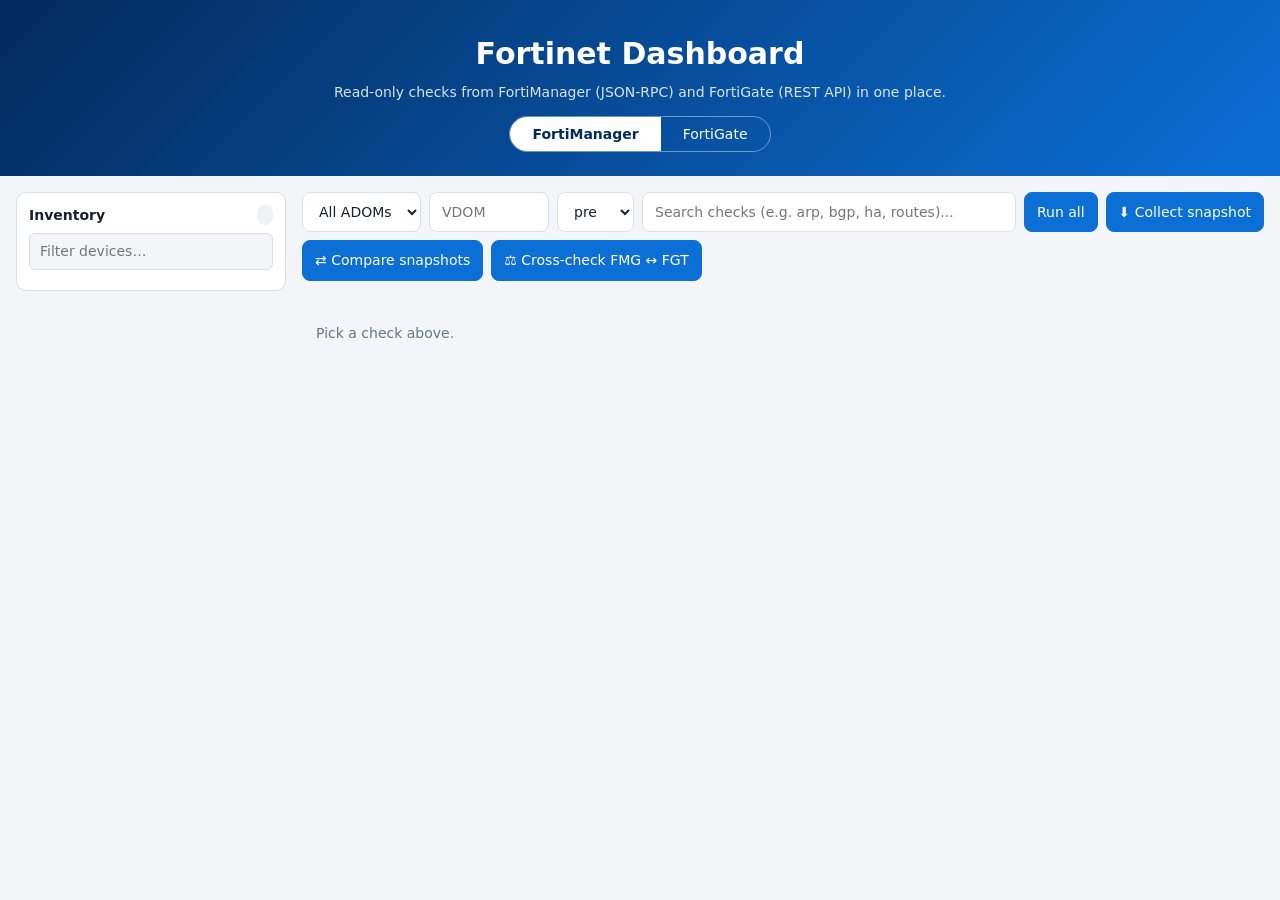
==== static/index.html @ 6cefc813 "new project" ====
<!doctype html>
<html lang="en">
<head>
<meta charset="utf-8">
<meta name="viewport" content="width=device-width, initial-scale=1">
<title>Fortinet Dashboard</title>
<style>
  :root { --bg:#f3f5f8; --card:#fff; --fg:#17202b; --mut:#667587; --bd:#d9dfe7; --ac:#0b6fd6; --ok:#1a7f37; --bad:#c62828; --warn:#b26a00; --row:#f7f9fb; --code:#eef2f6; }
  @media (prefers-color-scheme: dark) { :root { --bg:#1a1a1a; --card:#262626; --fg:#e8eaed; --mut:#98a2ae; --bd:#3a3a3a; --ac:#4aa3ff; --ok:#3fb950; --bad:#ff6b6b; --warn:#e3a008; --row:#2b2b2b; --code:#1f1f1f; } }
  * { box-sizing:border-box; }
  body { margin:0; background:var(--bg); color:var(--fg); font:14px/1.45 system-ui,Segoe UI,sans-serif; }
  .hero { background:linear-gradient(135deg,#032a5c,#0b6fd6); color:#fff; text-align:center; padding:32px 16px 24px; }
  .hero h1 { margin:0 0 6px; font-size:30px; }
  .hero p { margin:0 auto 14px; max-width:620px; opacity:.85; }
  .seg { display:inline-flex; border:1px solid rgba(255,255,255,.4); border-radius:999px; overflow:hidden; }
  .seg button { background:transparent; color:#fff; border:0; padding:7px 22px; font:inherit; cursor:pointer; }
  .seg button.on { background:#fff; color:#032a5c; font-weight:600; }
  main { max-width:1280px; margin:auto; padding:16px; }
  .bar { display:flex; gap:8px; flex-wrap:wrap; margin-bottom:12px; }
  .bar > * { padding:9px 12px; border:1px solid var(--bd); border-radius:8px; background:var(--card); color:var(--fg); font:inherit; }
  .bar input.search { flex:1; min-width:200px; }
  .bar input.small { width:120px; }
  .bar button { cursor:pointer; background:var(--ac); color:#fff; border-color:var(--ac); }
  .chips { display:flex; flex-wrap:wrap; gap:8px; margin-bottom:16px; }
  .chip { background:var(--card); color:var(--fg); border:1px solid var(--bd); border-radius:8px; padding:8px 14px; cursor:pointer; font:inherit; }
  .chip:hover { border-color:var(--ac); } .chip.on { background:var(--ac); color:#fff; border-color:var(--ac); }
  .chip small { display:block; color:inherit; opacity:.65; font-size:11px; }
  .card { background:var(--card); border:1px solid var(--bd); border-radius:10px; margin-bottom:14px; overflow:hidden; }
  .card > header { display:flex; gap:10px; align-items:center; flex-wrap:wrap; padding:10px 14px; border-bottom:1px solid var(--bd); }
  .card h3 { margin:0; font-size:15px; } .grow { flex:1; }
  .badge { font-size:11px; padding:2px 8px; border-radius:999px; background:var(--code); color:var(--mut); }
  .badge.ok { color:var(--ok); } .badge.bad { color:var(--bad); }
  .tabs button, .tool { background:transparent; color:var(--mut); border:1px solid var(--bd); border-radius:6px; padding:3px 10px; cursor:pointer; font:inherit; font-size:12px; }
  .tabs button.on { background:var(--ac); color:#fff; border-color:var(--ac); }
  .filter { padding:4px 8px; border:1px solid var(--bd); border-radius:6px; background:var(--bg); color:var(--fg); font:inherit; font-size:12px; width:150px; }
  .body { padding:0; }
  .scroll { overflow:auto; max-height:65vh; }
  table { border-collapse:collapse; width:100%; font-size:12.5px; }
  th { position:sticky; top:0; background:var(--code); text-align:left; padding:7px 10px; white-space:nowrap; font-weight:600; border-bottom:1px solid var(--bd); }
  td { padding:6px 10px; border-bottom:1px solid var(--bd); vertical-align:top; max-width:340px; overflow-wrap:anywhere; }
  tr:nth-child(even) td { background:var(--row); }
  td.k { color:var(--mut); width:240px; white-space:nowrap; }
  code { background:var(--code); padding:1px 5px; border-radius:4px; font:11.5px ui-monospace,Consolas,monospace; }
  .good { color:var(--ok); font-weight:600; } .no { color:var(--bad); font-weight:600; } .nul { color:var(--mut); }
  pre { margin:0; padding:12px 14px; font:12px ui-monospace,Consolas,monospace; white-space:pre-wrap; word-break:break-word; }
  .msg { padding:14px; color:var(--mut); } .err { color:var(--bad); }
  .note { color:var(--mut); font-size:12px; padding:6px 14px; }
  .cli { color:var(--mut); font-size:12px; margin:0 0 14px; }
  .verdict { display:flex; align-items:center; gap:14px; flex-wrap:wrap; padding:12px 14px; border-top:1px solid var(--bd); border-left:6px solid var(--mut); }
  .verdict b { font-size:20px; } .verdict span { color:var(--mut); }
  .verdict.pass { border-left-color:var(--ok); } .verdict.pass b { color:var(--ok); }
  .verdict.warn { border-left-color:var(--warn); } .verdict.warn b { color:var(--warn); }
  .verdict.fail { border-left-color:var(--bad); } .verdict.fail b { color:var(--bad); }
  .sub { margin:10px 14px 4px; font-size:13px; }
  .layout { display:grid; grid-template-columns:270px 1fr; gap:16px; align-items:start; }
  @media (max-width:800px) { .layout { grid-template-columns:1fr; } }
  .layout > section { min-width:0; }
  #inv { position:sticky; top:12px; padding:12px; margin:0; }
  #inv h2 { margin:0 0 8px; font-size:14px; display:flex; justify-content:space-between; }
  #inv input { width:100%; padding:7px 10px; border:1px solid var(--bd); border-radius:6px; background:var(--bg); color:var(--fg); font:inherit; margin-bottom:8px; }
  #invlist { max-height:70vh; overflow:auto; }
  .dev { display:block; width:100%; text-align:left; background:transparent; color:var(--fg); border:1px solid transparent; border-radius:6px; padding:6px 8px; cursor:pointer; font:inherit; }
  .dev:hover { border-color:var(--bd); } .dev.on { background:var(--ac); color:#fff; }
  .dev small { display:block; opacity:.7; font-size:11px; }
  .dot { display:inline-block; width:8px; height:8px; border-radius:50%; margin-right:6px; background:var(--mut); }
  .dot.up { background:var(--ok); } .dot.down { background:var(--bad); }
</style>
</head>
<body>
<div class="hero">
  <h1>Fortinet Dashboard</h1>
  <p>Read-only checks from FortiManager (JSON-RPC) and FortiGate (REST API) in one place.</p>
  <div class="seg"><button id="tFmg" class="on">FortiManager</button><button id="tFgt">FortiGate</button></div>
</div>
<main><div class="layout">
<aside id="inv" class="card">
  <h2><span>Inventory</span><span id="invn" class="badge"></span></h2>
  <input id="iq" placeholder="Filter devices…">
  <div id="invlist"></div>
</aside>
<section>
  <div class="bar">
    <select id="dev" hidden></select>
    <select id="adom" title="ADOM"><option value="*">All ADOMs</option></select>
    <select id="fdev" title="Managed device" hidden><option value="">All devices</option></select>
    <input id="vdom" class="small" placeholder="VDOM" title="VDOM (optional)">
    <select id="label" title="Label saved with the snapshot"><option value="pre">pre</option><option value="post">post</option></select>
    <input id="q" class="search" placeholder="Search checks (e.g. arp, bgp, ha, routes)...">
    <button id="all">Run all</button>
    <button id="collect" title="Run every check and download one JSON file">⬇ Collect snapshot</button>
    <button id="compare" title="Compare two snapshots, with pass/warn/fail verdicts">⇄ Compare snapshots</button>
    <button id="xcheck" title="Compare what FortiManager recorded with what each FortiGate reports live">⚖ Cross-check FMG ↔ FGT</button>
  </div>
  <div id="chips" class="chips"></div>
  <div id="cli" class="cli"></div>
  <div id="status" class="cli"></div>
  <div id="out"><div class="msg" data-idle>Pick a check above.</div></div>
</section>
</div></main>
<script>
const $ = id => document.getElementById(id);
const esc = s => String(s).replace(/[&<>"]/g, c => ({'&':'&amp;','<':'&lt;','>':'&gt;','"':'&quot;'}[c]));
const ls = { get: k => { try { return localStorage.getItem(k); } catch (e) { return null; } },
             set: (k, v) => { try { localStorage.setItem(k, v); } catch (e) { /* storage blocked: fine */ } } };
let cat, mode = ls.get('mode') === 'fgt' ? 'fgt' : 'fmg', active = null, seq = 0;
const GOOD = /^(up|connected|established|alive|enable|enabled|ok|in sync|synchronized|true|running|valid)$/i;
const BAD = /^(down|disconnected|failed|disable|disabled|idle|out of sync|error|false|expired|unknown)$/i;

async function call(url) {
  const r = await fetch(url), j = await r.json().catch(() => ({}));
  if (!r.ok) throw new Error(j.detail || r.statusText);
  return j;
}
const urlFor = (c, adom, device) => mode === 'fmg'
  ? `/api/fmg/${c}?adom=${encodeURIComponent(adom || 'root')}` + (device ? `&device=${encodeURIComponent(device)}` : '')
  : `/api/fgt/${encodeURIComponent($('dev').value)}/${c}` + ($('vdom').value ? '?vdom=' + encodeURIComponent($('vdom').value) : '');

// ---- formatting -----------------------------------------------------------
function cell(v) {
  if (v === null || v === undefined || v === '') return '<span class="nul">–</span>';
  if (typeof v === 'boolean') return `<span class="${v ? 'good' : 'no'}">${v}</span>`;
  if (typeof v === 'string' || typeof v === 'number') {
    const s = String(v);
    return GOOD.test(s) ? `<span class="good">${esc(s)}</span>` : BAD.test(s) ? `<span class="no">${esc(s)}</span>` : esc(s);
  }
  if (Array.isArray(v) && v.every(x => x === null || typeof x !== 'object')) return esc(v.join(', ')) || '<span class="nul">–</span>';
  const j = JSON.stringify(v);
  return `<code title="${esc(j)}">${esc(j.length > 90 ? j.slice(0, 90) + '…' : j)}</code>`;
}
function table(rows) {
  const cols = [];
  rows.slice(0, 300).forEach(r => Object.keys(r).forEach(k => cols.includes(k) || cols.push(k)));
  const used = cols.filter(c => rows.some(r => r[c] !== null && r[c] !== undefined && r[c] !== ''));
  const head = used.map(c => `<th>${esc(c)}</th>`).join('');
  const body = rows.slice(0, 500).map(r =>
    `<tr data-s="${esc(JSON.stringify(r).toLowerCase())}">${used.map(c => `<td>${cell(r[c])}</td>`).join('')}</tr>`).join('');
  return `<div class="scroll"><table><thead><tr>${head}</tr></thead><tbody>${body}</tbody></table></div>` +
    (rows.length > 500 ? `<div class="note">Showing 500 of ${rows.length} rows – use JSON tab / Download for all.</div>` : '');
}
function kv(o) {
  const body = Object.entries(o).map(([k, v]) => `<tr data-s="${esc((k + JSON.stringify(v)).toLowerCase())}"><td class="k">${esc(k)}</td><td>${cell(v)}</td></tr>`).join('');
  return `<div class="scroll"><table><tbody>${body}</tbody></table></div>`;
}
// Unwrap FortiOS envelope {results, http_status, vdom, version, serial,...} and FMG data
function unwrap(d) {
  const meta = [];
  if (d && typeof d === 'object' && !Array.isArray(d) && 'results' in d) {
    ['version', 'serial', 'vdom', 'build'].forEach(k => d[k] != null && meta.push(`${k}: ${d[k]}`));
    d = d.results;
  }
  return [d, meta];
}
function view(d) {
  if (Array.isArray(d) && d.length && d.every(x => x && typeof x === 'object' && !Array.isArray(x))) return table(d);
  if (d && typeof d === 'object' && !Array.isArray(d)) {
    const vals = Object.values(d);
    // one-level map of objects (e.g. {"port1": {...}}) -> table with the key as first column
    if (vals.length > 1 && vals.every(x => x && typeof x === 'object' && !Array.isArray(x)))
      return table(Object.entries(d).map(([k, v]) => ({ name: k, ...v })));
    return Object.keys(d).length ? kv(d) : '<div class="msg">Empty result.</div>';
  }
  if (Array.isArray(d) && !d.length) return '<div class="msg">Empty result (nothing to show).</div>';
  return `<pre>${esc(JSON.stringify(d, null, 2))}</pre>`;
}

// ---- cards ----------------------------------------------------------------
const store = {};
function card(name, desc, state) {
  const id = 'c' + (++seq);
  let head = `<header><h3>${esc(name)}</h3><span class="badge">${esc(desc)}</span><span class="grow"></span>`, body;
  if (state.error) {
    head += `<span class="badge bad">failed · ${state.ms} ms</span></header>`;
    body = `<div class="msg err">${esc(state.error)}</div>`;
  } else {
    const [d, meta] = unwrap(state.data);
    store[id] = state.data;
    const n = Array.isArray(d) ? ` · ${d.length} rows` : '';
    head += meta.map(m => `<span class="badge">${esc(m)}</span>`).join('') +
      `<span class="badge ok">ok · ${state.ms} ms${n}</span>` +
      `<input class="filter" placeholder="filter rows…" data-f="${id}">` +
      `<span class="tabs"><button class="on" data-t="${id}:t">Table</button> <button data-t="${id}:j">JSON</button></span>` +
      `<button class="tool" data-c="${id}">Copy</button><button class="tool" data-d="${id}:${esc(name)}">Download</button></header>`;
    body = `<div data-p="${id}:t">${view(d)}</div><div data-p="${id}:j" hidden><div class="scroll"><pre>${esc(JSON.stringify(state.data, null, 2))}</pre></div></div>`;
  }
  return `<div class="card" id="${id}">${head}<div class="body">${body}</div></div>`;
}
let adoms = [];
async function runSingle(c, adom, device) {
  const t = performance.now();
  try { var st = { data: await call(urlFor(c, adom, device)) }; } catch (e) { st = { error: e.message }; }
  st.ms = Math.round(performance.now() - t);
  const title = mode === 'fgt' ? `${$('dev').value} · ${c}` : device ? `${device} · ${c}` : adom ? `${c} · ${adom}` : c;
  return card(title, cat[mode][c], st);
}
// checks usable right now: device-only checks need a device picked
const available = () => Object.entries(cat[mode]).filter(([k]) => mode !== 'fmg' || $('fdev').value || !cat.fmg_device_scoped.includes(k));
async function runOne(c) {
  if (mode !== 'fmg' || !cat.fmg_adom_scoped.includes(c)) return runSingle(c);
  const dv = $('fdev').value;
  if (dv) { const [a, n] = dv.split('|'); return runSingle(c, a, n); }
  const sel = $('adom').value;
  if (sel !== '*') return runSingle(c, sel);
  if (!adoms.length) await loadAdoms();
  return (await Promise.all(adoms.map(a => runSingle(c, a)))).join('');
}
async function loadAdoms() {
  try {
    const d = await call('/api/fmg/adoms');
    adoms = d.map(a => a.name).filter(Boolean).sort();
  } catch (e) {
    adoms = ['root'];
    if (mode === 'fmg') $('status').innerHTML = `<span class="err">Could not fetch ADOMs (${esc(e.message)}); using root.</span>`;
  }
  $('adom').innerHTML = '<option value="*">All ADOMs</option>' + adoms.map(a => `<option>${esc(a)}</option>`).join('');
  const sa = ls.get('adom'); if (sa && (sa === '*' || adoms.includes(sa))) $('adom').value = sa;
  updateCli();
}
async function loadDevices() {
  const res = await Promise.all(adoms.map(a => call(`/api/fmg/inventory?adom=${encodeURIComponent(a)}`)
    .then(d => (Array.isArray(d) ? d : [d]).filter(Boolean).map(x => ({ adom: a, name: x.name, ip: x.ip, ver: x.os_ver ? `${x.os_ver}.${x.mr ?? 0}.${x.patch ?? 0}` : '', up: x.conn_status === 1 || x.conn_status === 'up', conn: x.conn_status })), () => [])));
  invFmg = res.flat().filter(x => x.name);
  $('fdev').innerHTML = '<option value="">All devices</option>' + invFmg
    .map(x => `<option value="${esc(x.adom)}|${esc(x.name)}">${esc(x.name)} (${esc(x.adom)})</option>`).join('');
  paintInv();
}
// ---- inventory sidebar (both tabs) ----
let invFmg = [], hl = null;  // hl = /api/health result
function paintInv() {
  const q = $('iq').value.toLowerCase();
  let items;
  if (mode === 'fmg') {
    const f = cat.fmg_server;
    items = [{ v: '', t: 'All devices', s: `${invFmg.length} managed${f ? ` by ${f.name} (${f.host})` : ' — no FortiManager in devices.json'}`, cls: '' }, ...invFmg.map(x => ({
      v: `${x.adom}|${x.name}`, t: x.name, s: [x.ip, x.ver, x.adom].filter(Boolean).join(' · '),
      cls: x.conn == null ? '' : x.up ? 'up' : 'down' }))];
  } else {
    items = cat.devices.map(n => { const h = hl?.fgt[n]; return { v: n, t: n, s: cat.device_hosts[n], cls: h ? (h.ok ? 'up' : 'down') : '', e: h?.error }; });
  }
  const sel = mode === 'fmg' ? $('fdev').value : $('dev').value;
  $('invn').textContent = mode === 'fmg' ? invFmg.length : cat.devices.length;
  const head = mode === 'fmg' && cat.fmg_server
    ? `<div class="dev" style="cursor:default;border-color:var(--bd);margin-bottom:6px"><span class="dot ${hl ? (hl.fmg.ok ? 'up' : 'down') : ''}" title="${esc(hl?.fmg.error || '')}"></span><b>${esc(cat.fmg_server.name)}</b><small>FortiManager · ${esc(cat.fmg_server.host)}${cat.fmg_configured ? '' : ' · token not set'}</small></div>` : '';
  $('invlist').innerHTML = head + items.filter(i => (i.t + i.s).toLowerCase().includes(q)).map(i =>
    `<button class="dev ${i.v === sel ? 'on' : ''}" data-dev="${esc(i.v)}" title="${esc(i.e || '')}"><span class="dot ${i.cls}"></span>${esc(i.t)}<small>${esc(i.s || '')}</small></button>`).join('')
    || '<div class="msg">No devices.</div>';
}
function pickDevice(v) {
  const s = mode === 'fmg' ? $('fdev') : $('dev');
  if (mode === 'fgt') ls.set('fgt_dev', v);
  s.value = v; s.onchange && s.onchange(); paintInv();
  const ok = active && available().some(([k]) => k === active);
  runCheck(ok ? active : mode === 'fgt' ? 'system_status' : v ? 'device_detail' : 'inventory');
}
$('iq').oninput = paintInv;
async function runCheck(c) {
  active = c; paintChips();
  $('out').innerHTML = '<div class="msg">Running…</div>';
  $('out').innerHTML = await runOne(c);
}
$('all').onclick = async () => {
  $('out').innerHTML = '<div class="msg">Running all checks…</div>';
  $('out').innerHTML = (await Promise.all(available().map(([k]) => runOne(k)))).join('');
};

// ---- snapshot: run every available check, download one JSON ----
function save(name, obj) {
  const a = document.createElement('a');
  a.href = URL.createObjectURL(new Blob([JSON.stringify(obj, null, 2)], { type: 'application/json' }));
  a.download = name.replace(/[^\w.-]+/g, '_') + '.json'; a.click();
}
$('collect').onclick = async () => {
  const btn = $('collect'), dv = $('fdev').value, sel = $('adom').value;
  btn.disabled = true; btn.textContent = 'Collecting…';
  if (mode === 'fmg' && !dv && sel === '*' && !adoms.length) await loadAdoms();
  const get = async (c, a, d) => { try { return { data: await call(urlFor(c, a, d)) }; } catch (e) { return { error: e.message }; } };
  const checks = {};
  await Promise.all(available().map(async ([c]) => {
    if (mode !== 'fmg' || !cat.fmg_adom_scoped.includes(c)) checks[c] = await get(c);
    else if (dv) checks[c] = await get(c, ...dv.split('|'));
    else if (sel !== '*') checks[c] = await get(c, sel);
    else checks[c] = Object.fromEntries(await Promise.all(adoms.map(async a => [a, await get(c, a)])));
  }));
  const target = mode === 'fgt' ? $('dev').value : dv ? dv.split('|')[1] : sel === '*' ? 'all-adoms' : sel;
  const vdom = $('vdom').value;
  const snap = { source: mode === 'fmg' ? 'fortimanager' : 'fortigate', target, ...(mode === 'fgt' && vdom ? { vdom } : {}),
    collected_at: new Date().toISOString(), label: $('label').value.trim(), checks };
  const flat = Object.values(checks).flatMap(v => 'data' in v || 'error' in v ? [v] : Object.values(v));
  const failed = flat.filter(v => v.error).length;
  save(`${snap.source}_${target}_${snap.collected_at.replace(/[:.]/g, '-')}`, snap);
  let stored = 'saved on the server';
  try {
    const r = await fetch('/api/snapshots', { method: 'POST', headers: { 'Content-Type': 'application/json' }, body: J({ label: snap.label, snapshot: snap }) });
    if (!r.ok) throw new Error(r.statusText);
  } catch (e) { stored = `<span class="err">NOT saved on the server (${esc(e.message)})</span>`; }
  $('out').innerHTML = `<div class="msg">Collected ${flat.length - failed} of ${flat.length} results from <b>${esc(target)}</b>${snap.label ? ` (label <b>${esc(snap.label)}</b>)` : ''}${failed ? ` — <span class="err">${failed} failed (errors are inside the file)</span>` : ''}. File downloaded and ${stored}.</div>`;
  btn.disabled = false; btn.textContent = '⬇ Collect snapshot';
};

// ---- compare two snapshots: diff + pass/warn/fail verdicts (all client-side) ----
const VOLATILE = /(uptime|_time$|^time|timestamp|bytes|packets|^rx_|^tx_|cpu|mem|session|^age$|last_|rate|lifetime|expire|historical|^revision$)/i;
const ID_KEYS = ['name', 'ifname', 'interface', 'id', 'oid', 'ip', 'neighbor_ip', 'sn', 'serial', 'vdom', 'tunnel', 'ip_mask'];
const isObj = v => v && typeof v === 'object' && !Array.isArray(v);
const J = JSON.stringify;
// index an array of objects by the first field that is present and unique; else match whole objects
function indexBy(arr) {
  for (const k of ID_KEYS) {
    if (!arr.every(o => o[k] != null && typeof o[k] !== 'object')) continue;
    const ks = arr.map(o => String(o[k]));
    if (new Set(ks).size === ks.length) return Object.fromEntries(arr.map(o => [String(o[k]), o]));
  }
  return Object.fromEntries(arr.map(o => [J(o), o]));
}
function diff(a, b, path, out, skip) {
  if (isObj(a) && isObj(b)) {
    for (const k of new Set([...Object.keys(a), ...Object.keys(b)])) {
      if (skip && VOLATILE.test(k)) continue;
      const p = path ? `${path}.${k}` : k;
      if (!(k in a)) out.push({ path: p, type: 'added', after: b[k] });
      else if (!(k in b)) out.push({ path: p, type: 'removed', before: a[k] });
      else diff(a[k], b[k], p, out, skip);
    }
  } else if (Array.isArray(a) && Array.isArray(b)) {
    if (a.every(isObj) && b.every(isObj)) {
      const ia = indexBy(a), ib = indexBy(b);
      for (const k of new Set([...Object.keys(ia), ...Object.keys(ib)])) {
        const p = `${path}[${k.length > 60 ? k.slice(0, 60) + '…' : k}]`;
        if (!(k in ia)) out.push({ path: p, type: 'added', after: ib[k] });
        else if (!(k in ib)) out.push({ path: p, type: 'removed', before: ia[k] });
        else diff(ia[k], ib[k], p, out, skip);
      }
    } else if (J(a) !== J(b)) {
      const sa = new Set(a.map(J)), sb = new Set(b.map(J));
      b.filter(x => !sa.has(J(x))).forEach(x => out.push({ path, type: 'added', after: x }));
      a.filter(x => !sb.has(J(x))).forEach(x => out.push({ path, type: 'removed', before: x }));
    }
  } else if (J(a) !== J(b)) out.push({ path, type: 'changed', before: a, after: b });
}

// --- verdict rules ---
const RANK = { fail: 3, warn: 2, info: 1, pass: 0 };
const unwrapData = d => (isObj(d) && 'results' in d) ? d.results : d;
const asArr = x => Array.isArray(x) ? x : isObj(x) ? Object.values(x) : [];
// one check from a snapshot -> {data, raw} | {error} | {missing}; FMG ADOM-keyed checks are merged
function chk(snap, name) {
  const c = snap.checks?.[name];
  if (!c) return { missing: true };
  if ('data' in c) return { data: unwrapData(c.data), raw: c.data };
  if ('error' in c) return { error: c.error };
  const parts = Object.values(c), errs = parts.filter(p => p.error);
  const data = parts.filter(p => 'data' in p).flatMap(p => asArr(unwrapData(p.data)));
  return data.length || !errs.length ? { data, raw: data } : { error: errs[0].error };
}
const up = v => v === 1 || /^up$/i.test(v);
const insync = v => v === 1 || /^insync$/i.test(v);
const modified = v => v === 2 || /^modified$/i.test(v);
const pct = (a, b) => a ? (a - b) / a * 100 : 0;
const RULES = [
  { title: 'System status', check: 'system_status', fn: (a, b, ra, rb) => {
    if (ra?.serial !== rb?.serial) return { bad: [{ level: 'fail', msg: `serial changed ${ra?.serial} → ${rb?.serial}` }] };
    return ra?.version !== rb?.version
      ? { bad: [{ level: 'info', msg: `version ${ra?.version} → ${rb?.version} (build ${ra?.build} → ${rb?.build})` }] }
      : { ok: `version unchanged (${rb?.version})` };
  } },
  { title: 'HA members equal', check: 'ha_peers', fn: (a, b) => {
    const id = x => x.serial_no || x.serial || x.hostname || J(x), A = new Set(asArr(a).map(id)), B = new Set(asArr(b).map(id));
    if (!A.size && !B.size) return { na: 'no HA peers (standalone)' };
    const bad = [...A].filter(x => !B.has(x)).map(x => ({ level: 'fail', scope: x, msg: 'HA member missing after change' }))
      .concat([...B].filter(x => !A.has(x)).map(x => ({ level: 'warn', scope: x, msg: 'new HA member' })));
    return { bad, ok: `${B.size} HA member(s) unchanged` };
  } },
  { title: 'BGP peers up', check: 'bgp', fn: (a, b) => {
    const est = x => /established/i.test(x?.state || ''), B = new Map(asArr(b).map(x => [x.neighbor_ip, x]));
    const was = asArr(a).filter(est);
    if (!was.length) return { na: 'no established BGP peers before' };
    const bad = was.filter(x => !est(B.get(x.neighbor_ip))).map(x => ({ level: 'fail', scope: x.neighbor_ip, msg: `was Established, now ${B.get(x.neighbor_ip)?.state ?? 'missing'}` }));
    return { bad, ok: `${was.length} BGP peer(s) still Established` };
  } },
  { title: 'IPsec tunnels up', check: 'ipsec', fn: (a, b) => {
    const isUp = t => (t.proxyid || []).some(p => /^up$/i.test(p.status)) || /^up$/i.test(t.status || '');
    const B = new Map(asArr(b).map(t => [t.name, t])), was = asArr(a).filter(isUp);
    if (!was.length) return { na: 'no tunnels up before' };
    const bad = was.filter(t => !B.has(t.name) || !isUp(B.get(t.name))).map(t => ({ level: 'fail', scope: t.name, msg: B.has(t.name) ? 'tunnel was up, now down' : 'tunnel missing' }));
    return { bad, ok: `${was.length} tunnel(s) still up` };
  } },
  { title: 'Interfaces', check: 'interfaces', fn: (a, b) => {
    const A = new Map(asArr(a).map(x => [x.name, x])), B = new Map(asArr(b).map(x => [x.name, x])), bad = [];
    for (const [n, x] of A) if (x.link && !B.get(n)?.link) bad.push({ level: 'fail', scope: n, msg: B.has(n) ? 'link was up, now down' : 'interface missing' });
    for (const [n, x] of B) if (!x.link && !A.has(n)) bad.push({ level: 'warn', scope: n, msg: 'new interface, link down' });
    return { bad, ok: `${B.size} interfaces, no new down links` };
  } },
  { title: 'Routing table', check: 'routes', fn: (a, b) => {
    const A = asArr(a), B = asArr(b), d = pct(A.length, B.length), bad = [];
    if (d >= 5) bad.push({ level: 'fail', msg: `route count dropped ${d.toFixed(1)}% (${A.length} → ${B.length})` });
    else if (d >= 2) bad.push({ level: 'warn', msg: `route count dropped ${d.toFixed(1)}% (${A.length} → ${B.length})` });
    const dflt = r => r.some(x => x.ip_mask === '0.0.0.0/0');
    if (dflt(A) && !dflt(B)) bad.push({ level: 'fail', msg: 'default route 0.0.0.0/0 missing after change' });
    return { bad, ok: `routes ${A.length} → ${B.length}, default route ${dflt(B) ? 'present' : 'n/a'}` };
  } },
  { title: 'Resources', check: 'resources', fn: (a, b, ra, rb) => {
    const cur = (r, k) => r?.results?.[k]?.[0]?.current, bad = [];
    if (cur(rb, 'cpu') > 80) bad.push({ level: 'warn', msg: `CPU ${cur(rb, 'cpu')}% (> 80%)` });
    if (cur(rb, 'mem') > 85) bad.push({ level: 'warn', msg: `memory ${cur(rb, 'mem')}% (> 85%)` });
    const sa = cur(ra, 'session'), sb = cur(rb, 'session');
    if (sa > 0 && sb < sa * 0.7) bad.push({ level: 'warn', scope: 'sessions', msg: `sessions ${sa} → ${sb} (< 70% of before)` });
    return { bad, ok: `cpu ${cur(rb, 'cpu')}%, mem ${cur(rb, 'mem')}%, sessions ${sa} → ${sb}` };
  } },
  { title: 'FortiManager device state', check: 'inventory', fn: (a, b) => {
    const key = x => x.sn || x.name, A = new Map(asArr(a).map(x => [key(x), x])), bad = [];
    const ver = x => x ? `${parseInt(x.os_ver)}.${x.mr}.${x.patch}` : '';
    let n = 0;
    for (const x of asArr(b)) {
      n++; const s = x.name || key(x), o = A.get(key(x));
      if (o && up(o.conn_status) && !up(x.conn_status)) bad.push({ level: 'fail', scope: s, msg: 'FMG connection was up, now down' });
      if (!insync(x.conf_status)) bad.push({ level: o && insync(o.conf_status) ? 'fail' : 'warn', scope: s, msg: `FMG config status: ${x.conf_status}` });
      if (modified(x.db_status)) bad.push({ level: 'warn', scope: s, msg: 'FMG device DB modified' });
      if (o && ver(o) !== ver(x)) bad.push({ level: 'info', scope: s, msg: `FMG version ${ver(o)} → ${ver(x)}` });
    }
    return { bad, ok: `${n} FMG device(s) connected and in sync` };
  } },
];
function verdicts(A, B) {
  const out = [];
  for (const r of RULES) {
    const a = chk(A, r.check), b = chk(B, r.check), add = (level, scope, msg) => out.push({ rule: r.title, level, scope: scope || '', msg });
    if (a.missing && b.missing) continue;
    if (a.missing || b.missing) { add('info', '', `skipped: check not in the ${a.missing ? 'before' : 'after'} snapshot`); continue; }
    if (a.error) { add('info', '', `skipped: failed in the before snapshot (${a.error})`); continue; }
    if (b.error) { add('fail', '', `check failed in the after snapshot: ${b.error}`); continue; }
    const res = r.fn(a.data, b.data, a.raw, b.raw);
    if (res.na) add('info', '', res.na);
    else if (!res.bad?.length) add('pass', '', res.ok);
    else res.bad.forEach(f => add(f.level, f.scope, f.msg));
  }
  return out.sort((x, y) => RANK[y.level] - RANK[x.level]);
}
const worst = fs => fs.some(f => f.level === 'fail') ? 'fail' : fs.some(f => f.level === 'warn') ? 'warn' : 'pass';  // info never changes the verdict

// --- exports ---
const csvCell = v => { const s = v === undefined ? '' : typeof v === 'object' ? J(v) : String(v); return /[",\n]/.test(s) ? `"${s.replace(/"/g, '""')}"` : s; };
const toCsv = ch => ['path,change,before,after', ...ch.map(x => [x.path, x.type, x.before, x.after].map(csvCell).join(','))].join('\n');
function reportHtml(r) {
  const td = v => `<td>${esc(v === undefined ? '' : typeof v === 'object' ? J(v) : v)}</td>`;
  const name = s => `${s.source}/${s.target} @ ${s.collected_at}${s.label ? ' [' + s.label + ']' : ''}`;
  return `<!doctype html><meta charset="utf-8"><title>Snapshot comparison</title>
<style>body{font:14px system-ui;margin:24px}table{border-collapse:collapse;width:100%;margin:10px 0 24px}td,th{border:1px solid #ccc;padding:5px 8px;text-align:left;vertical-align:top;word-break:break-word}th{background:#eee}.fail{color:#c62828;font-weight:700}.warn{color:#b26a00;font-weight:700}.pass{color:#1a7f37;font-weight:700}.info{color:#667}</style>
<h1>Snapshot comparison: <span class="${r.verdict}">${r.verdict.toUpperCase()}</span></h1>
<p><b>Before:</b> ${esc(name(r.A))}<br><b>After:</b> ${esc(name(r.B))}</p>
<h2>Findings</h2><table><tr><th>Rule</th><th>Scope</th><th>Level</th><th>Message</th></tr>
${r.findings.map(f => `<tr><td>${esc(f.rule)}</td><td>${esc(f.scope)}</td><td class="${f.level}">${f.level}</td><td>${esc(f.msg)}</td></tr>`).join('')}</table>
<h2>Changes (${r.changes.length})</h2><table><tr><th>Path</th><th>Change</th><th>Before</th><th>After</th></tr>
${r.changes.map(x => `<tr>${td(x.path)}${td(x.type)}${td(x.before)}${td(x.after)}</tr>`).join('')}</table>`;
}
const saveText = (name, text, type) => {
  const a = document.createElement('a');
  a.href = URL.createObjectURL(new Blob([text], { type })); a.download = name; a.click();
};

// --- compare UI: pick saved snapshots (or upload files), then compare ---
let lastCmp = null;
$('compare').onclick = async () => {
  active = null; paintChips();
  let saved = [];
  try { saved = await call('/api/snapshots'); } catch (e) { /* server list unavailable: uploads still work */ }
  const opts = '<option value="">— pick a saved snapshot —</option>' + saved.map(s =>
    `<option value="${esc(s.id)}">${esc(s.label)} · ${esc(s.source)}/${esc(s.target)} · ${esc(s.time.replace(/^(\d{4})(\d\d)(\d\d)T(\d\d)(\d\d)(\d\d)Z$/, '$1-$2-$3 $4:$5:$6'))}</option>`).join('');
  const side = (id, t) => `<label>${t}<br><select id="s${id}" style="min-width:320px">${opts}</select></label> <label>or file <input type="file" id="f${id}" accept=".json"></label><br><br>`;
  $('out').innerHTML = `<div class="card" id="cmp"><header><h3>Compare snapshots</h3><span class="badge">${saved.length} saved on server (kept 24 h)</span></header>
    <div class="msg">${side('a', 'Before (e.g. pre)')}${side('b', 'After (e.g. post)')}
      <label><input type="checkbox" id="ig" checked> Ignore volatile fields (uptime, counters, CPU/memory, sessions, timestamps)</label><br><br>
      <button class="tool" id="go">Compare</button></div><div id="cres"></div></div>`;
  const load = async id => {
    const f = $('f' + id).files[0], s = $('s' + id).value;
    return f ? JSON.parse(await f.text()) : s ? await call('/api/snapshots/' + encodeURIComponent(s)) : null;
  };
  $('go').onclick = async () => {
    const res = $('cres'); let A, B;
    try { [A, B] = await Promise.all([load('a'), load('b')]); } catch (e) { res.innerHTML = `<div class="msg err">Could not load snapshot: ${esc(e.message)}</div>`; return; }
    if (!A || !B) { res.innerHTML = '<div class="msg err">Select (or upload) both snapshots.</div>'; return; }
    if (!A.checks || !B.checks) { res.innerHTML = '<div class="msg err">Not a snapshot file (no "checks").</div>'; return; }
    const changes = []; diff(A.checks, B.checks, '', changes, $('ig').checked);
    const findings = verdicts(A, B), verdict = worst(findings);
    lastCmp = { A, B, changes, findings, verdict };
    const n = t => changes.filter(x => x.type === t).length, cnt = l => findings.filter(f => f.level === l).length;
    const warn = A.source !== B.source || A.target !== B.target ? `<div class="msg err">Warning: snapshots are from different targets (${esc(A.source)}/${esc(A.target)} vs ${esc(B.source)}/${esc(B.target)}).</div>` : '';
    const lvCls = { fail: 'no', warn: '', pass: 'good', info: 'nul' };
    const frows = findings.map(f => `<tr><td>${esc(f.rule)}</td><td>${esc(f.scope)}</td><td><span class="${lvCls[f.level]}" ${f.level === 'warn' ? 'style="color:var(--warn);font-weight:600"' : ''}>${f.level}</span></td><td>${esc(f.msg)}</td></tr>`).join('');
    const crows = changes.slice(0, 1000).map(x => `<tr data-s="${esc((x.path + x.type + J(x.before ?? '') + J(x.after ?? '')).toLowerCase())}">
      <td>${esc(x.path)}</td><td><span class="${x.type === 'added' ? 'good' : x.type === 'removed' ? 'no' : ''}" style="${x.type === 'changed' ? 'color:var(--warn);font-weight:600' : ''}">${x.type}</span></td>
      <td>${'before' in x ? cell(x.before) : ''}</td><td>${'after' in x ? cell(x.after) : ''}</td></tr>`).join('');
    res.innerHTML = warn + `<div class="verdict ${verdict}"><b>${verdict.toUpperCase()}</b><span>${cnt('fail')} fail · ${cnt('warn')} warn · ${cnt('pass')} pass · ${cnt('info')} info</span>
        <span class="grow"></span><button class="tool" id="xh">Export HTML</button><button class="tool" id="xc">Export CSV</button><button class="tool" id="xj">Export JSON</button></div>
      <h4 class="sub">Verdicts</h4><div class="scroll" style="max-height:40vh"><table><thead><tr><th>Rule</th><th>Scope</th><th>Level</th><th>Message</th></tr></thead><tbody>${frows || '<tr><td colspan="4" class="nul">No rules applied (snapshot has none of the checked data).</td></tr>'}</tbody></table></div>
      <header style="border-top:1px solid var(--bd)"><h4 class="sub" style="margin:0">Changes</h4><span class="badge">${esc(A.collected_at || '?')} → ${esc(B.collected_at || '?')}</span><span class="grow"></span>
      <span class="badge ok">+${n('added')} added</span><span class="badge bad">−${n('removed')} removed</span><span class="badge">${n('changed')} changed</span>
      <input class="filter" placeholder="filter…" data-f="cres"></header>` +
      (changes.length ? `<div class="scroll"><table><thead><tr><th>Path</th><th>Change</th><th>Before</th><th>After</th></tr></thead><tbody>${crows}</tbody></table></div>` +
        (changes.length > 1000 ? `<div class="note">Showing 1000 of ${changes.length} – exports contain all.</div>` : '') : '<div class="msg good">No differences.</div>');
    const base = `comparison_${(B.target || 'x')}_${new Date().toISOString().replace(/[:.]/g, '-')}`;
    $('xh').onclick = () => saveText(base + '.html', reportHtml(lastCmp), 'text/html');
    $('xc').onclick = () => saveText(base + '.csv', toCsv(changes), 'text/csv');
    $('xj').onclick = () => saveText(base + '.json', J({ before: { source: A.source, target: A.target, collected_at: A.collected_at, label: A.label }, after: { source: B.source, target: B.target, collected_at: B.collected_at, label: B.label }, verdict, findings, changes }, null, 2), 'application/json');
  };
};

// ---- cross-check FortiManager inventory vs live FortiGate data ----
$('xcheck').onclick = async () => {
  active = null; paintChips();
  $('out').innerHTML = '<div class="msg">Cross-checking FortiManager vs FortiGates…</div>';
  try {
    const d = await call('/api/crosscheck');
    const cls = { fail: 'no', warn: '', pass: 'good', info: 'nul' };
    const rows = d.rows.map(r => `<tr><td><b>${esc(r.device)}</b><br><span class="nul">${esc(r.host)}</span></td>
      <td>${r.fgt ? `${esc(r.fgt.version)} <span class="nul">build ${esc(r.fgt.build)}</span><br><code>${esc(r.fgt.serial)}</code>` : '<span class="nul">–</span>'}</td>
      <td>${r.fmg ? `${esc(r.fmg.name)}<br>${esc(r.fmg.version)} <span class="nul">build ${esc(r.fmg.build)}</span><br>${cell(r.fmg.conn_status)} / ${cell(r.fmg.conf_status)} / ${cell(r.fmg.db_status)}` : '<span class="nul">not found</span>'}</td>
      <td><span class="${cls[r.level]}" ${r.level === 'warn' ? 'style="color:var(--warn);font-weight:600"' : ''}>${r.level}</span></td>
      <td>${r.findings.map(f => `<div class="${cls[f.level]}">${esc(f.msg)}</div>`).join('') || '<span class="good">FMG and FGT agree</span>'}</td></tr>`).join('');
    $('out').innerHTML = `<div class="card"><header><h3>FortiManager ↔ FortiGate cross-check</h3><span class="badge">matched by serial number</span>
      ${d.fmg_error ? `<span class="badge bad">FMG: ${esc(d.fmg_error)}</span>` : ''}</header>
      <div class="scroll"><table><thead><tr><th>FortiGate</th><th>FGT live (version / serial)</th><th>FMG recorded (name, version, conn / conf / db)</th><th>Result</th><th>Findings</th></tr></thead><tbody>${rows}</tbody></table></div></div>`;
  } catch (e) { $('out').innerHTML = `<div class="msg err">${esc(e.message)}</div>`; }
};

// ---- chips / chrome -------------------------------------------------------
function paintChips() {
  const q = $('q').value.toLowerCase();
  $('chips').innerHTML = available()
    .filter(([k, d]) => (k + d).toLowerCase().includes(q))
    .map(([k, d]) => `<button class="chip ${k === active ? 'on' : ''}" data-chip="${k}">${esc(k)}<small>${esc(d)}</small></button>`).join('')
    || '<div class="msg">No checks match.</div>';
}
function render() {
  active = null; $('out').innerHTML = '<div class="msg" data-idle>Pick a check above.</div>'; $('status').innerHTML = '';
  $('dev').style.display = $('vdom').style.display = mode === 'fgt' ? '' : 'none';
  $('adom').style.display = $('fdev').style.display = mode === 'fmg' ? '' : 'none';
  $('dev').innerHTML = cat.devices.map(d => `<option>${esc(d)}</option>`).join('');
  const sd = ls.get('fgt_dev'); if (sd && cat.devices.includes(sd)) $('dev').value = sd;
  updateCli();
  if (mode === 'fmg' && cat.fmg_configured)
    adoms.length || loadAdoms().then(loadDevices);  // only fills the dropdown/sidebar; nothing is run until the user picks a check
  $('tFmg').classList.toggle('on', mode === 'fmg'); $('tFgt').classList.toggle('on', mode === 'fgt');
  paintChips(); paintInv();
}
$('tFmg').onclick = () => { mode = 'fmg'; ls.set('mode', mode); render(); };
$('tFgt').onclick = () => { mode = 'fgt'; ls.set('mode', mode); render(); };
if (['pre', 'post'].includes(ls.get('label'))) $('label').value = ls.get('label');
$('label').onchange = () => ls.set('label', $('label').value);
$('q').oninput = paintChips;
function updateCli() {
  const a = $('adom').value === '*' ? '<adom>' : $('adom').value;
  $('cli').innerHTML = mode === 'fmg' ? 'CLI-only, not available via API: ' + cat.fmg_cli_only.map(c => `<code>${esc(c.replace('{adom}', a))}</code>`).join(' ') : '';
}
$('adom').onchange = () => { ls.set('adom', $('adom').value); updateCli(); };
$('fdev').onchange = () => { $('adom').disabled = !!$('fdev').value; active = null; paintChips(); };

document.addEventListener('click', e => {
  const b = e.target.closest('button'); if (!b) return;
  if (b.dataset.chip) return runCheck(b.dataset.chip);
  if (b.dataset.dev !== undefined) return pickDevice(b.dataset.dev);
  if (b.dataset.t) {
    const [id, v] = b.dataset.t.split(':'), c = $(id);
    c.querySelectorAll('[data-t]').forEach(x => x.classList.toggle('on', x === b));
    c.querySelectorAll('[data-p]').forEach(p => p.hidden = p.dataset.p !== `${id}:${v}`);
  } else if (b.dataset.c) {
    navigator.clipboard.writeText(JSON.stringify(store[b.dataset.c], null, 2)); b.textContent = 'Copied';
    setTimeout(() => b.textContent = 'Copy', 1200);
  } else if (b.dataset.d) {
    const [id, name] = b.dataset.d.split(':');
    const a = document.createElement('a');
    a.href = URL.createObjectURL(new Blob([JSON.stringify(store[id], null, 2)], { type: 'application/json' }));
    a.download = name.replace(/[^\w.-]+/g, '_') + '.json'; a.click();
  }
});
document.addEventListener('input', e => {
  if (!e.target.dataset.f) return;
  const q = e.target.value.toLowerCase();
  $(e.target.dataset.f).querySelectorAll('tbody tr').forEach(r => r.hidden = !r.dataset.s.includes(q));
});

call('/api/catalog').then(c => {
  cat = c; render();
  call('/api/health').then(h => { hl = h; paintInv(); }, () => {});
  if (!c.fmg_configured) $('out').innerHTML = '<div class="msg err">FMG_HOST / FMG_TOKEN not set (FortiManager checks will fail).</div>';
});
</script>
</body>
</html>
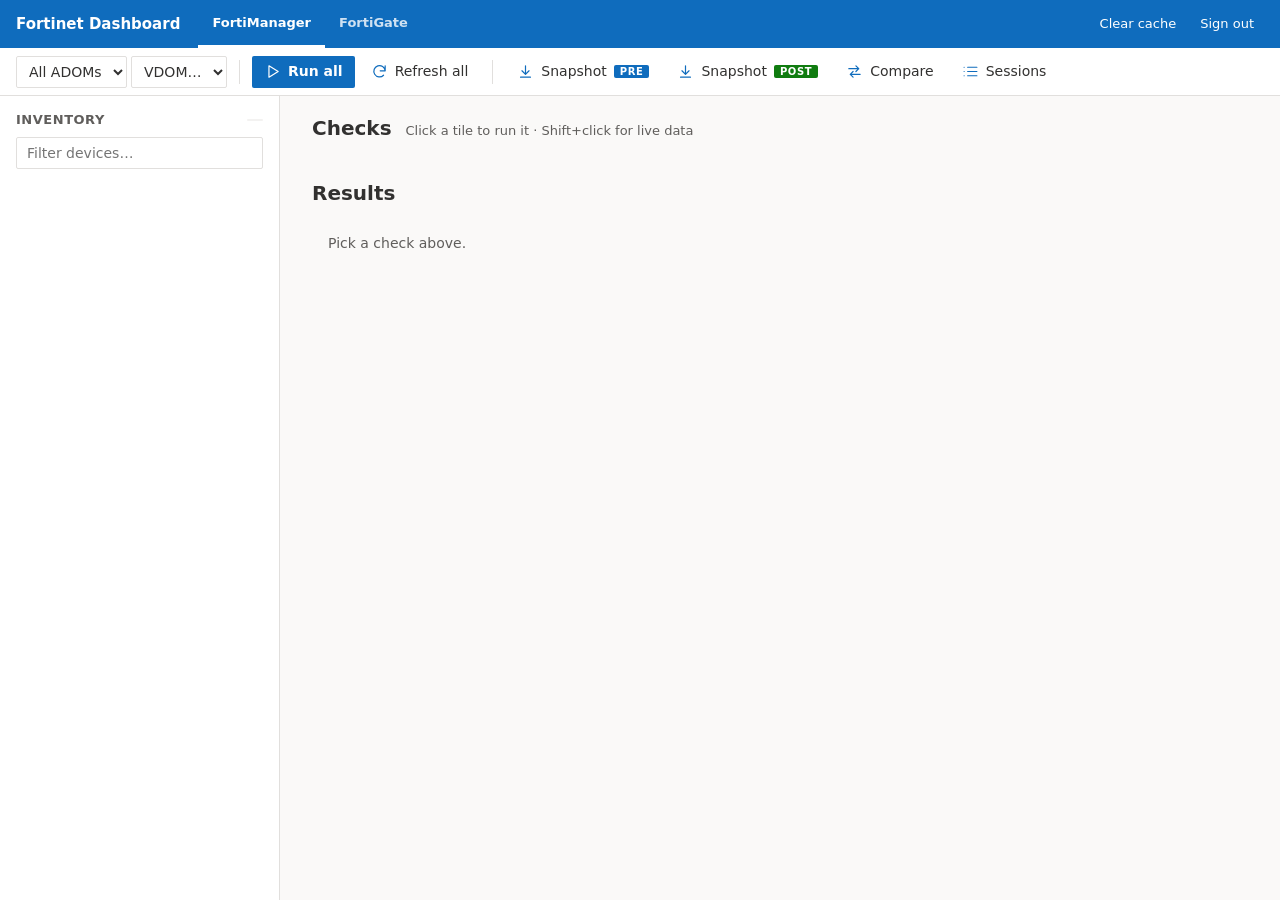
==== commit 1991a8a9: "update all" ====
--- a/static/index.html
+++ b/static/index.html
@@ -4,583 +4,44 @@
 <meta charset="utf-8">
 <meta name="viewport" content="width=device-width, initial-scale=1">
 <title>Fortinet Dashboard</title>
-<style>
-  :root { --bg:#f3f5f8; --card:#fff; --fg:#17202b; --mut:#667587; --bd:#d9dfe7; --ac:#0b6fd6; --ok:#1a7f37; --bad:#c62828; --warn:#b26a00; --row:#f7f9fb; --code:#eef2f6; }
-  @media (prefers-color-scheme: dark) { :root { --bg:#1a1a1a; --card:#262626; --fg:#e8eaed; --mut:#98a2ae; --bd:#3a3a3a; --ac:#4aa3ff; --ok:#3fb950; --bad:#ff6b6b; --warn:#e3a008; --row:#2b2b2b; --code:#1f1f1f; } }
-  * { box-sizing:border-box; }
-  body { margin:0; background:var(--bg); color:var(--fg); font:14px/1.45 system-ui,Segoe UI,sans-serif; }
-  .hero { background:linear-gradient(135deg,#032a5c,#0b6fd6); color:#fff; text-align:center; padding:32px 16px 24px; }
-  .hero h1 { margin:0 0 6px; font-size:30px; }
-  .hero p { margin:0 auto 14px; max-width:620px; opacity:.85; }
-  .seg { display:inline-flex; border:1px solid rgba(255,255,255,.4); border-radius:999px; overflow:hidden; }
-  .seg button { background:transparent; color:#fff; border:0; padding:7px 22px; font:inherit; cursor:pointer; }
-  .seg button.on { background:#fff; color:#032a5c; font-weight:600; }
-  main { max-width:1280px; margin:auto; padding:16px; }
-  .bar { display:flex; gap:8px; flex-wrap:wrap; margin-bottom:12px; }
-  .bar > * { padding:9px 12px; border:1px solid var(--bd); border-radius:8px; background:var(--card); color:var(--fg); font:inherit; }
-  .bar input.search { flex:1; min-width:200px; }
-  .bar input.small { width:120px; }
-  .bar button { cursor:pointer; background:var(--ac); color:#fff; border-color:var(--ac); }
-  .chips { display:flex; flex-wrap:wrap; gap:8px; margin-bottom:16px; }
-  .chip { background:var(--card); color:var(--fg); border:1px solid var(--bd); border-radius:8px; padding:8px 14px; cursor:pointer; font:inherit; }
-  .chip:hover { border-color:var(--ac); } .chip.on { background:var(--ac); color:#fff; border-color:var(--ac); }
-  .chip small { display:block; color:inherit; opacity:.65; font-size:11px; }
-  .card { background:var(--card); border:1px solid var(--bd); border-radius:10px; margin-bottom:14px; overflow:hidden; }
-  .card > header { display:flex; gap:10px; align-items:center; flex-wrap:wrap; padding:10px 14px; border-bottom:1px solid var(--bd); }
-  .card h3 { margin:0; font-size:15px; } .grow { flex:1; }
-  .badge { font-size:11px; padding:2px 8px; border-radius:999px; background:var(--code); color:var(--mut); }
-  .badge.ok { color:var(--ok); } .badge.bad { color:var(--bad); }
-  .tabs button, .tool { background:transparent; color:var(--mut); border:1px solid var(--bd); border-radius:6px; padding:3px 10px; cursor:pointer; font:inherit; font-size:12px; }
-  .tabs button.on { background:var(--ac); color:#fff; border-color:var(--ac); }
-  .filter { padding:4px 8px; border:1px solid var(--bd); border-radius:6px; background:var(--bg); color:var(--fg); font:inherit; font-size:12px; width:150px; }
-  .body { padding:0; }
-  .scroll { overflow:auto; max-height:65vh; }
-  table { border-collapse:collapse; width:100%; font-size:12.5px; }
-  th { position:sticky; top:0; background:var(--code); text-align:left; padding:7px 10px; white-space:nowrap; font-weight:600; border-bottom:1px solid var(--bd); }
-  td { padding:6px 10px; border-bottom:1px solid var(--bd); vertical-align:top; max-width:340px; overflow-wrap:anywhere; }
-  tr:nth-child(even) td { background:var(--row); }
-  td.k { color:var(--mut); width:240px; white-space:nowrap; }
-  code { background:var(--code); padding:1px 5px; border-radius:4px; font:11.5px ui-monospace,Consolas,monospace; }
-  .good { color:var(--ok); font-weight:600; } .no { color:var(--bad); font-weight:600; } .nul { color:var(--mut); }
-  pre { margin:0; padding:12px 14px; font:12px ui-monospace,Consolas,monospace; white-space:pre-wrap; word-break:break-word; }
-  .msg { padding:14px; color:var(--mut); } .err { color:var(--bad); }
-  .note { color:var(--mut); font-size:12px; padding:6px 14px; }
-  .cli { color:var(--mut); font-size:12px; margin:0 0 14px; }
-  .verdict { display:flex; align-items:center; gap:14px; flex-wrap:wrap; padding:12px 14px; border-top:1px solid var(--bd); border-left:6px solid var(--mut); }
-  .verdict b { font-size:20px; } .verdict span { color:var(--mut); }
-  .verdict.pass { border-left-color:var(--ok); } .verdict.pass b { color:var(--ok); }
-  .verdict.warn { border-left-color:var(--warn); } .verdict.warn b { color:var(--warn); }
-  .verdict.fail { border-left-color:var(--bad); } .verdict.fail b { color:var(--bad); }
-  .sub { margin:10px 14px 4px; font-size:13px; }
-  .layout { display:grid; grid-template-columns:270px 1fr; gap:16px; align-items:start; }
-  @media (max-width:800px) { .layout { grid-template-columns:1fr; } }
-  .layout > section { min-width:0; }
-  #inv { position:sticky; top:12px; padding:12px; margin:0; }
-  #inv h2 { margin:0 0 8px; font-size:14px; display:flex; justify-content:space-between; }
-  #inv input { width:100%; padding:7px 10px; border:1px solid var(--bd); border-radius:6px; background:var(--bg); color:var(--fg); font:inherit; margin-bottom:8px; }
-  #invlist { max-height:70vh; overflow:auto; }
-  .dev { display:block; width:100%; text-align:left; background:transparent; color:var(--fg); border:1px solid transparent; border-radius:6px; padding:6px 8px; cursor:pointer; font:inherit; }
-  .dev:hover { border-color:var(--bd); } .dev.on { background:var(--ac); color:#fff; }
-  .dev small { display:block; opacity:.7; font-size:11px; }
-  .dot { display:inline-block; width:8px; height:8px; border-radius:50%; margin-right:6px; background:var(--mut); }
-  .dot.up { background:var(--ok); } .dot.down { background:var(--bad); }
-</style>
+<link rel="stylesheet" href="/static/app.css">
 </head>
 <body>
-<div class="hero">
-  <h1>Fortinet Dashboard</h1>
-  <p>Read-only checks from FortiManager (JSON-RPC) and FortiGate (REST API) in one place.</p>
+<header class="top">
+  <div class="brand">Fortinet Dashboard</div>
   <div class="seg"><button id="tFmg" class="on">FortiManager</button><button id="tFgt">FortiGate</button></div>
+  <div class="end"><button class="tool" id="clr" title="Empty the server result cache">Clear cache</button><button class="tool" id="out_">Sign out</button></div>
+</header>
+<div class="bar">
+  <select id="dev" hidden></select>
+  <select id="adom" title="ADOM"><option value="*">All ADOMs</option></select>
+  <select id="fdev" title="Managed device" hidden><option value="">All devices</option></select>
+  <select id="vdom" title="VDOM (loaded from the selected FortiGate)"><option value="">VDOM…</option></select>
+  <i class="sp"></i>
+  <button id="all" class="pri" title="Run every check (uses cached results when available)"><span class="ic" data-i="play"></span> Run all</button>
+  <button id="allLive" title="Re-query every check live from the devices and update the cache"><span class="ic" data-i="refresh"></span> Refresh all</button>
+  <i class="sp"></i>
+  <button id="collectPre" title="Collect every check and save it as the PRE-change snapshot (before the upgrade/change)"><span class="ic" data-i="download"></span> Snapshot <span class="tag pre">PRE</span></button>
+  <button id="collectPost" title="Collect every check and save it as the POST-change snapshot (after the upgrade/change)"><span class="ic" data-i="download"></span> Snapshot <span class="tag post">POST</span></button>
+  <button id="compare" title="Compare two snapshots, with pass/warn/fail verdicts"><span class="ic" data-i="compare"></span> Compare</button>
+  <button id="sess" title="Fetch the session table of the selected FortiGate and validate it"><span class="ic" data-i="list"></span> Sessions</button>
 </div>
-<main><div class="layout">
-<aside id="inv" class="card">
+<div class="layout">
+<aside id="inv">
   <h2><span>Inventory</span><span id="invn" class="badge"></span></h2>
   <input id="iq" placeholder="Filter devices…">
   <div id="invlist"></div>
 </aside>
 <section>
-  <div class="bar">
-    <select id="dev" hidden></select>
-    <select id="adom" title="ADOM"><option value="*">All ADOMs</option></select>
-    <select id="fdev" title="Managed device" hidden><option value="">All devices</option></select>
-    <input id="vdom" class="small" placeholder="VDOM" title="VDOM (optional)">
-    <select id="label" title="Label saved with the snapshot"><option value="pre">pre</option><option value="post">post</option></select>
-    <input id="q" class="search" placeholder="Search checks (e.g. arp, bgp, ha, routes)...">
-    <button id="all">Run all</button>
-    <button id="collect" title="Run every check and download one JSON file">⬇ Collect snapshot</button>
-    <button id="compare" title="Compare two snapshots, with pass/warn/fail verdicts">⇄ Compare snapshots</button>
-    <button id="xcheck" title="Compare what FortiManager recorded with what each FortiGate reports live">⚖ Cross-check FMG ↔ FGT</button>
-  </div>
+  <div class="sec"><h2>Checks</h2><span class="hint">Click a tile to run it · Shift+click for live data</span></div>
   <div id="chips" class="chips"></div>
   <div id="cli" class="cli"></div>
   <div id="status" class="cli"></div>
+  <div class="sec secgap"><h2>Results</h2></div>
   <div id="out"><div class="msg" data-idle>Pick a check above.</div></div>
 </section>
-</div></main>
-<script>
-const $ = id => document.getElementById(id);
-const esc = s => String(s).replace(/[&<>"]/g, c => ({'&':'&amp;','<':'&lt;','>':'&gt;','"':'&quot;'}[c]));
-const ls = { get: k => { try { return localStorage.getItem(k); } catch (e) { return null; } },
-             set: (k, v) => { try { localStorage.setItem(k, v); } catch (e) { /* storage blocked: fine */ } } };
-let cat, mode = ls.get('mode') === 'fgt' ? 'fgt' : 'fmg', active = null, seq = 0;
-const GOOD = /^(up|connected|established|alive|enable|enabled|ok|in sync|synchronized|true|running|valid)$/i;
-const BAD = /^(down|disconnected|failed|disable|disabled|idle|out of sync|error|false|expired|unknown)$/i;
-
-async function call(url) {
-  const r = await fetch(url), j = await r.json().catch(() => ({}));
-  if (!r.ok) throw new Error(j.detail || r.statusText);
-  return j;
-}
-const urlFor = (c, adom, device) => mode === 'fmg'
-  ? `/api/fmg/${c}?adom=${encodeURIComponent(adom || 'root')}` + (device ? `&device=${encodeURIComponent(device)}` : '')
-  : `/api/fgt/${encodeURIComponent($('dev').value)}/${c}` + ($('vdom').value ? '?vdom=' + encodeURIComponent($('vdom').value) : '');
-
-// ---- formatting -----------------------------------------------------------
-function cell(v) {
-  if (v === null || v === undefined || v === '') return '<span class="nul">–</span>';
-  if (typeof v === 'boolean') return `<span class="${v ? 'good' : 'no'}">${v}</span>`;
-  if (typeof v === 'string' || typeof v === 'number') {
-    const s = String(v);
-    return GOOD.test(s) ? `<span class="good">${esc(s)}</span>` : BAD.test(s) ? `<span class="no">${esc(s)}</span>` : esc(s);
-  }
-  if (Array.isArray(v) && v.every(x => x === null || typeof x !== 'object')) return esc(v.join(', ')) || '<span class="nul">–</span>';
-  const j = JSON.stringify(v);
-  return `<code title="${esc(j)}">${esc(j.length > 90 ? j.slice(0, 90) + '…' : j)}</code>`;
-}
-function table(rows) {
-  const cols = [];
-  rows.slice(0, 300).forEach(r => Object.keys(r).forEach(k => cols.includes(k) || cols.push(k)));
-  const used = cols.filter(c => rows.some(r => r[c] !== null && r[c] !== undefined && r[c] !== ''));
-  const head = used.map(c => `<th>${esc(c)}</th>`).join('');
-  const body = rows.slice(0, 500).map(r =>
-    `<tr data-s="${esc(JSON.stringify(r).toLowerCase())}">${used.map(c => `<td>${cell(r[c])}</td>`).join('')}</tr>`).join('');
-  return `<div class="scroll"><table><thead><tr>${head}</tr></thead><tbody>${body}</tbody></table></div>` +
-    (rows.length > 500 ? `<div class="note">Showing 500 of ${rows.length} rows – use JSON tab / Download for all.</div>` : '');
-}
-function kv(o) {
-  const body = Object.entries(o).map(([k, v]) => `<tr data-s="${esc((k + JSON.stringify(v)).toLowerCase())}"><td class="k">${esc(k)}</td><td>${cell(v)}</td></tr>`).join('');
-  return `<div class="scroll"><table><tbody>${body}</tbody></table></div>`;
-}
-// Unwrap FortiOS envelope {results, http_status, vdom, version, serial,...} and FMG data
-function unwrap(d) {
-  const meta = [];
-  if (d && typeof d === 'object' && !Array.isArray(d) && 'results' in d) {
-    ['version', 'serial', 'vdom', 'build'].forEach(k => d[k] != null && meta.push(`${k}: ${d[k]}`));
-    d = d.results;
-  }
-  return [d, meta];
-}
-function view(d) {
-  if (Array.isArray(d) && d.length && d.every(x => x && typeof x === 'object' && !Array.isArray(x))) return table(d);
-  if (d && typeof d === 'object' && !Array.isArray(d)) {
-    const vals = Object.values(d);
-    // one-level map of objects (e.g. {"port1": {...}}) -> table with the key as first column
-    if (vals.length > 1 && vals.every(x => x && typeof x === 'object' && !Array.isArray(x)))
-      return table(Object.entries(d).map(([k, v]) => ({ name: k, ...v })));
-    return Object.keys(d).length ? kv(d) : '<div class="msg">Empty result.</div>';
-  }
-  if (Array.isArray(d) && !d.length) return '<div class="msg">Empty result (nothing to show).</div>';
-  return `<pre>${esc(JSON.stringify(d, null, 2))}</pre>`;
-}
-
-// ---- cards ----------------------------------------------------------------
-const store = {};
-function card(name, desc, state) {
-  const id = 'c' + (++seq);
-  let head = `<header><h3>${esc(name)}</h3><span class="badge">${esc(desc)}</span><span class="grow"></span>`, body;
-  if (state.error) {
-    head += `<span class="badge bad">failed · ${state.ms} ms</span></header>`;
-    body = `<div class="msg err">${esc(state.error)}</div>`;
-  } else {
-    const [d, meta] = unwrap(state.data);
-    store[id] = state.data;
-    const n = Array.isArray(d) ? ` · ${d.length} rows` : '';
-    head += meta.map(m => `<span class="badge">${esc(m)}</span>`).join('') +
-      `<span class="badge ok">ok · ${state.ms} ms${n}</span>` +
-      `<input class="filter" placeholder="filter rows…" data-f="${id}">` +
-      `<span class="tabs"><button class="on" data-t="${id}:t">Table</button> <button data-t="${id}:j">JSON</button></span>` +
-      `<button class="tool" data-c="${id}">Copy</button><button class="tool" data-d="${id}:${esc(name)}">Download</button></header>`;
-    body = `<div data-p="${id}:t">${view(d)}</div><div data-p="${id}:j" hidden><div class="scroll"><pre>${esc(JSON.stringify(state.data, null, 2))}</pre></div></div>`;
-  }
-  return `<div class="card" id="${id}">${head}<div class="body">${body}</div></div>`;
-}
-let adoms = [];
-async function runSingle(c, adom, device) {
-  const t = performance.now();
-  try { var st = { data: await call(urlFor(c, adom, device)) }; } catch (e) { st = { error: e.message }; }
-  st.ms = Math.round(performance.now() - t);
-  const title = mode === 'fgt' ? `${$('dev').value} · ${c}` : device ? `${device} · ${c}` : adom ? `${c} · ${adom}` : c;
-  return card(title, cat[mode][c], st);
-}
-// checks usable right now: device-only checks need a device picked
-const available = () => Object.entries(cat[mode]).filter(([k]) => mode !== 'fmg' || $('fdev').value || !cat.fmg_device_scoped.includes(k));
-async function runOne(c) {
-  if (mode !== 'fmg' || !cat.fmg_adom_scoped.includes(c)) return runSingle(c);
-  const dv = $('fdev').value;
-  if (dv) { const [a, n] = dv.split('|'); return runSingle(c, a, n); }
-  const sel = $('adom').value;
-  if (sel !== '*') return runSingle(c, sel);
-  if (!adoms.length) await loadAdoms();
-  return (await Promise.all(adoms.map(a => runSingle(c, a)))).join('');
-}
-async function loadAdoms() {
-  try {
-    const d = await call('/api/fmg/adoms');
-    adoms = d.map(a => a.name).filter(Boolean).sort();
-  } catch (e) {
-    adoms = ['root'];
-    if (mode === 'fmg') $('status').innerHTML = `<span class="err">Could not fetch ADOMs (${esc(e.message)}); using root.</span>`;
-  }
-  $('adom').innerHTML = '<option value="*">All ADOMs</option>' + adoms.map(a => `<option>${esc(a)}</option>`).join('');
-  const sa = ls.get('adom'); if (sa && (sa === '*' || adoms.includes(sa))) $('adom').value = sa;
-  updateCli();
-}
-async function loadDevices() {
-  const res = await Promise.all(adoms.map(a => call(`/api/fmg/inventory?adom=${encodeURIComponent(a)}`)
-    .then(d => (Array.isArray(d) ? d : [d]).filter(Boolean).map(x => ({ adom: a, name: x.name, ip: x.ip, ver: x.os_ver ? `${x.os_ver}.${x.mr ?? 0}.${x.patch ?? 0}` : '', up: x.conn_status === 1 || x.conn_status === 'up', conn: x.conn_status })), () => [])));
-  invFmg = res.flat().filter(x => x.name);
-  $('fdev').innerHTML = '<option value="">All devices</option>' + invFmg
-    .map(x => `<option value="${esc(x.adom)}|${esc(x.name)}">${esc(x.name)} (${esc(x.adom)})</option>`).join('');
-  paintInv();
-}
-// ---- inventory sidebar (both tabs) ----
-let invFmg = [], hl = null;  // hl = /api/health result
-function paintInv() {
-  const q = $('iq').value.toLowerCase();
-  let items;
-  if (mode === 'fmg') {
-    const f = cat.fmg_server;
-    items = [{ v: '', t: 'All devices', s: `${invFmg.length} managed${f ? ` by ${f.name} (${f.host})` : ' — no FortiManager in devices.json'}`, cls: '' }, ...invFmg.map(x => ({
-      v: `${x.adom}|${x.name}`, t: x.name, s: [x.ip, x.ver, x.adom].filter(Boolean).join(' · '),
-      cls: x.conn == null ? '' : x.up ? 'up' : 'down' }))];
-  } else {
-    items = cat.devices.map(n => { const h = hl?.fgt[n]; return { v: n, t: n, s: cat.device_hosts[n], cls: h ? (h.ok ? 'up' : 'down') : '', e: h?.error }; });
-  }
-  const sel = mode === 'fmg' ? $('fdev').value : $('dev').value;
-  $('invn').textContent = mode === 'fmg' ? invFmg.length : cat.devices.length;
-  const head = mode === 'fmg' && cat.fmg_server
-    ? `<div class="dev" style="cursor:default;border-color:var(--bd);margin-bottom:6px"><span class="dot ${hl ? (hl.fmg.ok ? 'up' : 'down') : ''}" title="${esc(hl?.fmg.error || '')}"></span><b>${esc(cat.fmg_server.name)}</b><small>FortiManager · ${esc(cat.fmg_server.host)}${cat.fmg_configured ? '' : ' · token not set'}</small></div>` : '';
-  $('invlist').innerHTML = head + items.filter(i => (i.t + i.s).toLowerCase().includes(q)).map(i =>
-    `<button class="dev ${i.v === sel ? 'on' : ''}" data-dev="${esc(i.v)}" title="${esc(i.e || '')}"><span class="dot ${i.cls}"></span>${esc(i.t)}<small>${esc(i.s || '')}</small></button>`).join('')
-    || '<div class="msg">No devices.</div>';
-}
-function pickDevice(v) {
-  const s = mode === 'fmg' ? $('fdev') : $('dev');
-  if (mode === 'fgt') ls.set('fgt_dev', v);
-  s.value = v; s.onchange && s.onchange(); paintInv();
-  const ok = active && available().some(([k]) => k === active);
-  runCheck(ok ? active : mode === 'fgt' ? 'system_status' : v ? 'device_detail' : 'inventory');
-}
-$('iq').oninput = paintInv;
-async function runCheck(c) {
-  active = c; paintChips();
-  $('out').innerHTML = '<div class="msg">Running…</div>';
-  $('out').innerHTML = await runOne(c);
-}
-$('all').onclick = async () => {
-  $('out').innerHTML = '<div class="msg">Running all checks…</div>';
-  $('out').innerHTML = (await Promise.all(available().map(([k]) => runOne(k)))).join('');
-};
-
-// ---- snapshot: run every available check, download one JSON ----
-function save(name, obj) {
-  const a = document.createElement('a');
-  a.href = URL.createObjectURL(new Blob([JSON.stringify(obj, null, 2)], { type: 'application/json' }));
-  a.download = name.replace(/[^\w.-]+/g, '_') + '.json'; a.click();
-}
-$('collect').onclick = async () => {
-  const btn = $('collect'), dv = $('fdev').value, sel = $('adom').value;
-  btn.disabled = true; btn.textContent = 'Collecting…';
-  if (mode === 'fmg' && !dv && sel === '*' && !adoms.length) await loadAdoms();
-  const get = async (c, a, d) => { try { return { data: await call(urlFor(c, a, d)) }; } catch (e) { return { error: e.message }; } };
-  const checks = {};
-  await Promise.all(available().map(async ([c]) => {
-    if (mode !== 'fmg' || !cat.fmg_adom_scoped.includes(c)) checks[c] = await get(c);
-    else if (dv) checks[c] = await get(c, ...dv.split('|'));
-    else if (sel !== '*') checks[c] = await get(c, sel);
-    else checks[c] = Object.fromEntries(await Promise.all(adoms.map(async a => [a, await get(c, a)])));
-  }));
-  const target = mode === 'fgt' ? $('dev').value : dv ? dv.split('|')[1] : sel === '*' ? 'all-adoms' : sel;
-  const vdom = $('vdom').value;
-  const snap = { source: mode === 'fmg' ? 'fortimanager' : 'fortigate', target, ...(mode === 'fgt' && vdom ? { vdom } : {}),
-    collected_at: new Date().toISOString(), label: $('label').value.trim(), checks };
-  const flat = Object.values(checks).flatMap(v => 'data' in v || 'error' in v ? [v] : Object.values(v));
-  const failed = flat.filter(v => v.error).length;
-  save(`${snap.source}_${target}_${snap.collected_at.replace(/[:.]/g, '-')}`, snap);
-  let stored = 'saved on the server';
-  try {
-    const r = await fetch('/api/snapshots', { method: 'POST', headers: { 'Content-Type': 'application/json' }, body: J({ label: snap.label, snapshot: snap }) });
-    if (!r.ok) throw new Error(r.statusText);
-  } catch (e) { stored = `<span class="err">NOT saved on the server (${esc(e.message)})</span>`; }
-  $('out').innerHTML = `<div class="msg">Collected ${flat.length - failed} of ${flat.length} results from <b>${esc(target)}</b>${snap.label ? ` (label <b>${esc(snap.label)}</b>)` : ''}${failed ? ` — <span class="err">${failed} failed (errors are inside the file)</span>` : ''}. File downloaded and ${stored}.</div>`;
-  btn.disabled = false; btn.textContent = '⬇ Collect snapshot';
-};
-
-// ---- compare two snapshots: diff + pass/warn/fail verdicts (all client-side) ----
-const VOLATILE = /(uptime|_time$|^time|timestamp|bytes|packets|^rx_|^tx_|cpu|mem|session|^age$|last_|rate|lifetime|expire|historical|^revision$)/i;
-const ID_KEYS = ['name', 'ifname', 'interface', 'id', 'oid', 'ip', 'neighbor_ip', 'sn', 'serial', 'vdom', 'tunnel', 'ip_mask'];
-const isObj = v => v && typeof v === 'object' && !Array.isArray(v);
-const J = JSON.stringify;
-// index an array of objects by the first field that is present and unique; else match whole objects
-function indexBy(arr) {
-  for (const k of ID_KEYS) {
-    if (!arr.every(o => o[k] != null && typeof o[k] !== 'object')) continue;
-    const ks = arr.map(o => String(o[k]));
-    if (new Set(ks).size === ks.length) return Object.fromEntries(arr.map(o => [String(o[k]), o]));
-  }
-  return Object.fromEntries(arr.map(o => [J(o), o]));
-}
-function diff(a, b, path, out, skip) {
-  if (isObj(a) && isObj(b)) {
-    for (const k of new Set([...Object.keys(a), ...Object.keys(b)])) {
-      if (skip && VOLATILE.test(k)) continue;
-      const p = path ? `${path}.${k}` : k;
-      if (!(k in a)) out.push({ path: p, type: 'added', after: b[k] });
-      else if (!(k in b)) out.push({ path: p, type: 'removed', before: a[k] });
-      else diff(a[k], b[k], p, out, skip);
-    }
-  } else if (Array.isArray(a) && Array.isArray(b)) {
-    if (a.every(isObj) && b.every(isObj)) {
-      const ia = indexBy(a), ib = indexBy(b);
-      for (const k of new Set([...Object.keys(ia), ...Object.keys(ib)])) {
-        const p = `${path}[${k.length > 60 ? k.slice(0, 60) + '…' : k}]`;
-        if (!(k in ia)) out.push({ path: p, type: 'added', after: ib[k] });
-        else if (!(k in ib)) out.push({ path: p, type: 'removed', before: ia[k] });
-        else diff(ia[k], ib[k], p, out, skip);
-      }
-    } else if (J(a) !== J(b)) {
-      const sa = new Set(a.map(J)), sb = new Set(b.map(J));
-      b.filter(x => !sa.has(J(x))).forEach(x => out.push({ path, type: 'added', after: x }));
-      a.filter(x => !sb.has(J(x))).forEach(x => out.push({ path, type: 'removed', before: x }));
-    }
-  } else if (J(a) !== J(b)) out.push({ path, type: 'changed', before: a, after: b });
-}
-
-// --- verdict rules ---
-const RANK = { fail: 3, warn: 2, info: 1, pass: 0 };
-const unwrapData = d => (isObj(d) && 'results' in d) ? d.results : d;
-const asArr = x => Array.isArray(x) ? x : isObj(x) ? Object.values(x) : [];
-// one check from a snapshot -> {data, raw} | {error} | {missing}; FMG ADOM-keyed checks are merged
-function chk(snap, name) {
-  const c = snap.checks?.[name];
-  if (!c) return { missing: true };
-  if ('data' in c) return { data: unwrapData(c.data), raw: c.data };
-  if ('error' in c) return { error: c.error };
-  const parts = Object.values(c), errs = parts.filter(p => p.error);
-  const data = parts.filter(p => 'data' in p).flatMap(p => asArr(unwrapData(p.data)));
-  return data.length || !errs.length ? { data, raw: data } : { error: errs[0].error };
-}
-const up = v => v === 1 || /^up$/i.test(v);
-const insync = v => v === 1 || /^insync$/i.test(v);
-const modified = v => v === 2 || /^modified$/i.test(v);
-const pct = (a, b) => a ? (a - b) / a * 100 : 0;
-const RULES = [
-  { title: 'System status', check: 'system_status', fn: (a, b, ra, rb) => {
-    if (ra?.serial !== rb?.serial) return { bad: [{ level: 'fail', msg: `serial changed ${ra?.serial} → ${rb?.serial}` }] };
-    return ra?.version !== rb?.version
-      ? { bad: [{ level: 'info', msg: `version ${ra?.version} → ${rb?.version} (build ${ra?.build} → ${rb?.build})` }] }
-      : { ok: `version unchanged (${rb?.version})` };
-  } },
-  { title: 'HA members equal', check: 'ha_peers', fn: (a, b) => {
-    const id = x => x.serial_no || x.serial || x.hostname || J(x), A = new Set(asArr(a).map(id)), B = new Set(asArr(b).map(id));
-    if (!A.size && !B.size) return { na: 'no HA peers (standalone)' };
-    const bad = [...A].filter(x => !B.has(x)).map(x => ({ level: 'fail', scope: x, msg: 'HA member missing after change' }))
-      .concat([...B].filter(x => !A.has(x)).map(x => ({ level: 'warn', scope: x, msg: 'new HA member' })));
-    return { bad, ok: `${B.size} HA member(s) unchanged` };
-  } },
-  { title: 'BGP peers up', check: 'bgp', fn: (a, b) => {
-    const est = x => /established/i.test(x?.state || ''), B = new Map(asArr(b).map(x => [x.neighbor_ip, x]));
-    const was = asArr(a).filter(est);
-    if (!was.length) return { na: 'no established BGP peers before' };
-    const bad = was.filter(x => !est(B.get(x.neighbor_ip))).map(x => ({ level: 'fail', scope: x.neighbor_ip, msg: `was Established, now ${B.get(x.neighbor_ip)?.state ?? 'missing'}` }));
-    return { bad, ok: `${was.length} BGP peer(s) still Established` };
-  } },
-  { title: 'IPsec tunnels up', check: 'ipsec', fn: (a, b) => {
-    const isUp = t => (t.proxyid || []).some(p => /^up$/i.test(p.status)) || /^up$/i.test(t.status || '');
-    const B = new Map(asArr(b).map(t => [t.name, t])), was = asArr(a).filter(isUp);
-    if (!was.length) return { na: 'no tunnels up before' };
-    const bad = was.filter(t => !B.has(t.name) || !isUp(B.get(t.name))).map(t => ({ level: 'fail', scope: t.name, msg: B.has(t.name) ? 'tunnel was up, now down' : 'tunnel missing' }));
-    return { bad, ok: `${was.length} tunnel(s) still up` };
-  } },
-  { title: 'Interfaces', check: 'interfaces', fn: (a, b) => {
-    const A = new Map(asArr(a).map(x => [x.name, x])), B = new Map(asArr(b).map(x => [x.name, x])), bad = [];
-    for (const [n, x] of A) if (x.link && !B.get(n)?.link) bad.push({ level: 'fail', scope: n, msg: B.has(n) ? 'link was up, now down' : 'interface missing' });
-    for (const [n, x] of B) if (!x.link && !A.has(n)) bad.push({ level: 'warn', scope: n, msg: 'new interface, link down' });
-    return { bad, ok: `${B.size} interfaces, no new down links` };
-  } },
-  { title: 'Routing table', check: 'routes', fn: (a, b) => {
-    const A = asArr(a), B = asArr(b), d = pct(A.length, B.length), bad = [];
-    if (d >= 5) bad.push({ level: 'fail', msg: `route count dropped ${d.toFixed(1)}% (${A.length} → ${B.length})` });
-    else if (d >= 2) bad.push({ level: 'warn', msg: `route count dropped ${d.toFixed(1)}% (${A.length} → ${B.length})` });
-    const dflt = r => r.some(x => x.ip_mask === '0.0.0.0/0');
-    if (dflt(A) && !dflt(B)) bad.push({ level: 'fail', msg: 'default route 0.0.0.0/0 missing after change' });
-    return { bad, ok: `routes ${A.length} → ${B.length}, default route ${dflt(B) ? 'present' : 'n/a'}` };
-  } },
-  { title: 'Resources', check: 'resources', fn: (a, b, ra, rb) => {
-    const cur = (r, k) => r?.results?.[k]?.[0]?.current, bad = [];
-    if (cur(rb, 'cpu') > 80) bad.push({ level: 'warn', msg: `CPU ${cur(rb, 'cpu')}% (> 80%)` });
-    if (cur(rb, 'mem') > 85) bad.push({ level: 'warn', msg: `memory ${cur(rb, 'mem')}% (> 85%)` });
-    const sa = cur(ra, 'session'), sb = cur(rb, 'session');
-    if (sa > 0 && sb < sa * 0.7) bad.push({ level: 'warn', scope: 'sessions', msg: `sessions ${sa} → ${sb} (< 70% of before)` });
-    return { bad, ok: `cpu ${cur(rb, 'cpu')}%, mem ${cur(rb, 'mem')}%, sessions ${sa} → ${sb}` };
-  } },
-  { title: 'FortiManager device state', check: 'inventory', fn: (a, b) => {
-    const key = x => x.sn || x.name, A = new Map(asArr(a).map(x => [key(x), x])), bad = [];
-    const ver = x => x ? `${parseInt(x.os_ver)}.${x.mr}.${x.patch}` : '';
-    let n = 0;
-    for (const x of asArr(b)) {
-      n++; const s = x.name || key(x), o = A.get(key(x));
-      if (o && up(o.conn_status) && !up(x.conn_status)) bad.push({ level: 'fail', scope: s, msg: 'FMG connection was up, now down' });
-      if (!insync(x.conf_status)) bad.push({ level: o && insync(o.conf_status) ? 'fail' : 'warn', scope: s, msg: `FMG config status: ${x.conf_status}` });
-      if (modified(x.db_status)) bad.push({ level: 'warn', scope: s, msg: 'FMG device DB modified' });
-      if (o && ver(o) !== ver(x)) bad.push({ level: 'info', scope: s, msg: `FMG version ${ver(o)} → ${ver(x)}` });
-    }
-    return { bad, ok: `${n} FMG device(s) connected and in sync` };
-  } },
-];
-function verdicts(A, B) {
-  const out = [];
-  for (const r of RULES) {
-    const a = chk(A, r.check), b = chk(B, r.check), add = (level, scope, msg) => out.push({ rule: r.title, level, scope: scope || '', msg });
-    if (a.missing && b.missing) continue;
-    if (a.missing || b.missing) { add('info', '', `skipped: check not in the ${a.missing ? 'before' : 'after'} snapshot`); continue; }
-    if (a.error) { add('info', '', `skipped: failed in the before snapshot (${a.error})`); continue; }
-    if (b.error) { add('fail', '', `check failed in the after snapshot: ${b.error}`); continue; }
-    const res = r.fn(a.data, b.data, a.raw, b.raw);
-    if (res.na) add('info', '', res.na);
-    else if (!res.bad?.length) add('pass', '', res.ok);
-    else res.bad.forEach(f => add(f.level, f.scope, f.msg));
-  }
-  return out.sort((x, y) => RANK[y.level] - RANK[x.level]);
-}
-const worst = fs => fs.some(f => f.level === 'fail') ? 'fail' : fs.some(f => f.level === 'warn') ? 'warn' : 'pass';  // info never changes the verdict
-
-// --- exports ---
-const csvCell = v => { const s = v === undefined ? '' : typeof v === 'object' ? J(v) : String(v); return /[",\n]/.test(s) ? `"${s.replace(/"/g, '""')}"` : s; };
-const toCsv = ch => ['path,change,before,after', ...ch.map(x => [x.path, x.type, x.before, x.after].map(csvCell).join(','))].join('\n');
-function reportHtml(r) {
-  const td = v => `<td>${esc(v === undefined ? '' : typeof v === 'object' ? J(v) : v)}</td>`;
-  const name = s => `${s.source}/${s.target} @ ${s.collected_at}${s.label ? ' [' + s.label + ']' : ''}`;
-  return `<!doctype html><meta charset="utf-8"><title>Snapshot comparison</title>
-<style>body{font:14px system-ui;margin:24px}table{border-collapse:collapse;width:100%;margin:10px 0 24px}td,th{border:1px solid #ccc;padding:5px 8px;text-align:left;vertical-align:top;word-break:break-word}th{background:#eee}.fail{color:#c62828;font-weight:700}.warn{color:#b26a00;font-weight:700}.pass{color:#1a7f37;font-weight:700}.info{color:#667}</style>
-<h1>Snapshot comparison: <span class="${r.verdict}">${r.verdict.toUpperCase()}</span></h1>
-<p><b>Before:</b> ${esc(name(r.A))}<br><b>After:</b> ${esc(name(r.B))}</p>
-<h2>Findings</h2><table><tr><th>Rule</th><th>Scope</th><th>Level</th><th>Message</th></tr>
-${r.findings.map(f => `<tr><td>${esc(f.rule)}</td><td>${esc(f.scope)}</td><td class="${f.level}">${f.level}</td><td>${esc(f.msg)}</td></tr>`).join('')}</table>
-<h2>Changes (${r.changes.length})</h2><table><tr><th>Path</th><th>Change</th><th>Before</th><th>After</th></tr>
-${r.changes.map(x => `<tr>${td(x.path)}${td(x.type)}${td(x.before)}${td(x.after)}</tr>`).join('')}</table>`;
-}
-const saveText = (name, text, type) => {
-  const a = document.createElement('a');
-  a.href = URL.createObjectURL(new Blob([text], { type })); a.download = name; a.click();
-};
-
-// --- compare UI: pick saved snapshots (or upload files), then compare ---
-let lastCmp = null;
-$('compare').onclick = async () => {
-  active = null; paintChips();
-  let saved = [];
-  try { saved = await call('/api/snapshots'); } catch (e) { /* server list unavailable: uploads still work */ }
-  const opts = '<option value="">— pick a saved snapshot —</option>' + saved.map(s =>
-    `<option value="${esc(s.id)}">${esc(s.label)} · ${esc(s.source)}/${esc(s.target)} · ${esc(s.time.replace(/^(\d{4})(\d\d)(\d\d)T(\d\d)(\d\d)(\d\d)Z$/, '$1-$2-$3 $4:$5:$6'))}</option>`).join('');
-  const side = (id, t) => `<label>${t}<br><select id="s${id}" style="min-width:320px">${opts}</select></label> <label>or file <input type="file" id="f${id}" accept=".json"></label><br><br>`;
-  $('out').innerHTML = `<div class="card" id="cmp"><header><h3>Compare snapshots</h3><span class="badge">${saved.length} saved on server (kept 24 h)</span></header>
-    <div class="msg">${side('a', 'Before (e.g. pre)')}${side('b', 'After (e.g. post)')}
-      <label><input type="checkbox" id="ig" checked> Ignore volatile fields (uptime, counters, CPU/memory, sessions, timestamps)</label><br><br>
-      <button class="tool" id="go">Compare</button></div><div id="cres"></div></div>`;
-  const load = async id => {
-    const f = $('f' + id).files[0], s = $('s' + id).value;
-    return f ? JSON.parse(await f.text()) : s ? await call('/api/snapshots/' + encodeURIComponent(s)) : null;
-  };
-  $('go').onclick = async () => {
-    const res = $('cres'); let A, B;
-    try { [A, B] = await Promise.all([load('a'), load('b')]); } catch (e) { res.innerHTML = `<div class="msg err">Could not load snapshot: ${esc(e.message)}</div>`; return; }
-    if (!A || !B) { res.innerHTML = '<div class="msg err">Select (or upload) both snapshots.</div>'; return; }
-    if (!A.checks || !B.checks) { res.innerHTML = '<div class="msg err">Not a snapshot file (no "checks").</div>'; return; }
-    const changes = []; diff(A.checks, B.checks, '', changes, $('ig').checked);
-    const findings = verdicts(A, B), verdict = worst(findings);
-    lastCmp = { A, B, changes, findings, verdict };
-    const n = t => changes.filter(x => x.type === t).length, cnt = l => findings.filter(f => f.level === l).length;
-    const warn = A.source !== B.source || A.target !== B.target ? `<div class="msg err">Warning: snapshots are from different targets (${esc(A.source)}/${esc(A.target)} vs ${esc(B.source)}/${esc(B.target)}).</div>` : '';
-    const lvCls = { fail: 'no', warn: '', pass: 'good', info: 'nul' };
-    const frows = findings.map(f => `<tr><td>${esc(f.rule)}</td><td>${esc(f.scope)}</td><td><span class="${lvCls[f.level]}" ${f.level === 'warn' ? 'style="color:var(--warn);font-weight:600"' : ''}>${f.level}</span></td><td>${esc(f.msg)}</td></tr>`).join('');
-    const crows = changes.slice(0, 1000).map(x => `<tr data-s="${esc((x.path + x.type + J(x.before ?? '') + J(x.after ?? '')).toLowerCase())}">
-      <td>${esc(x.path)}</td><td><span class="${x.type === 'added' ? 'good' : x.type === 'removed' ? 'no' : ''}" style="${x.type === 'changed' ? 'color:var(--warn);font-weight:600' : ''}">${x.type}</span></td>
-      <td>${'before' in x ? cell(x.before) : ''}</td><td>${'after' in x ? cell(x.after) : ''}</td></tr>`).join('');
-    res.innerHTML = warn + `<div class="verdict ${verdict}"><b>${verdict.toUpperCase()}</b><span>${cnt('fail')} fail · ${cnt('warn')} warn · ${cnt('pass')} pass · ${cnt('info')} info</span>
-        <span class="grow"></span><button class="tool" id="xh">Export HTML</button><button class="tool" id="xc">Export CSV</button><button class="tool" id="xj">Export JSON</button></div>
-      <h4 class="sub">Verdicts</h4><div class="scroll" style="max-height:40vh"><table><thead><tr><th>Rule</th><th>Scope</th><th>Level</th><th>Message</th></tr></thead><tbody>${frows || '<tr><td colspan="4" class="nul">No rules applied (snapshot has none of the checked data).</td></tr>'}</tbody></table></div>
-      <header style="border-top:1px solid var(--bd)"><h4 class="sub" style="margin:0">Changes</h4><span class="badge">${esc(A.collected_at || '?')} → ${esc(B.collected_at || '?')}</span><span class="grow"></span>
-      <span class="badge ok">+${n('added')} added</span><span class="badge bad">−${n('removed')} removed</span><span class="badge">${n('changed')} changed</span>
-      <input class="filter" placeholder="filter…" data-f="cres"></header>` +
-      (changes.length ? `<div class="scroll"><table><thead><tr><th>Path</th><th>Change</th><th>Before</th><th>After</th></tr></thead><tbody>${crows}</tbody></table></div>` +
-        (changes.length > 1000 ? `<div class="note">Showing 1000 of ${changes.length} – exports contain all.</div>` : '') : '<div class="msg good">No differences.</div>');
-    const base = `comparison_${(B.target || 'x')}_${new Date().toISOString().replace(/[:.]/g, '-')}`;
-    $('xh').onclick = () => saveText(base + '.html', reportHtml(lastCmp), 'text/html');
-    $('xc').onclick = () => saveText(base + '.csv', toCsv(changes), 'text/csv');
-    $('xj').onclick = () => saveText(base + '.json', J({ before: { source: A.source, target: A.target, collected_at: A.collected_at, label: A.label }, after: { source: B.source, target: B.target, collected_at: B.collected_at, label: B.label }, verdict, findings, changes }, null, 2), 'application/json');
-  };
-};
-
-// ---- cross-check FortiManager inventory vs live FortiGate data ----
-$('xcheck').onclick = async () => {
-  active = null; paintChips();
-  $('out').innerHTML = '<div class="msg">Cross-checking FortiManager vs FortiGates…</div>';
-  try {
-    const d = await call('/api/crosscheck');
-    const cls = { fail: 'no', warn: '', pass: 'good', info: 'nul' };
-    const rows = d.rows.map(r => `<tr><td><b>${esc(r.device)}</b><br><span class="nul">${esc(r.host)}</span></td>
-      <td>${r.fgt ? `${esc(r.fgt.version)} <span class="nul">build ${esc(r.fgt.build)}</span><br><code>${esc(r.fgt.serial)}</code>` : '<span class="nul">–</span>'}</td>
-      <td>${r.fmg ? `${esc(r.fmg.name)}<br>${esc(r.fmg.version)} <span class="nul">build ${esc(r.fmg.build)}</span><br>${cell(r.fmg.conn_status)} / ${cell(r.fmg.conf_status)} / ${cell(r.fmg.db_status)}` : '<span class="nul">not found</span>'}</td>
-      <td><span class="${cls[r.level]}" ${r.level === 'warn' ? 'style="color:var(--warn);font-weight:600"' : ''}>${r.level}</span></td>
-      <td>${r.findings.map(f => `<div class="${cls[f.level]}">${esc(f.msg)}</div>`).join('') || '<span class="good">FMG and FGT agree</span>'}</td></tr>`).join('');
-    $('out').innerHTML = `<div class="card"><header><h3>FortiManager ↔ FortiGate cross-check</h3><span class="badge">matched by serial number</span>
-      ${d.fmg_error ? `<span class="badge bad">FMG: ${esc(d.fmg_error)}</span>` : ''}</header>
-      <div class="scroll"><table><thead><tr><th>FortiGate</th><th>FGT live (version / serial)</th><th>FMG recorded (name, version, conn / conf / db)</th><th>Result</th><th>Findings</th></tr></thead><tbody>${rows}</tbody></table></div></div>`;
-  } catch (e) { $('out').innerHTML = `<div class="msg err">${esc(e.message)}</div>`; }
-};
-
-// ---- chips / chrome -------------------------------------------------------
-function paintChips() {
-  const q = $('q').value.toLowerCase();
-  $('chips').innerHTML = available()
-    .filter(([k, d]) => (k + d).toLowerCase().includes(q))
-    .map(([k, d]) => `<button class="chip ${k === active ? 'on' : ''}" data-chip="${k}">${esc(k)}<small>${esc(d)}</small></button>`).join('')
-    || '<div class="msg">No checks match.</div>';
-}
-function render() {
-  active = null; $('out').innerHTML = '<div class="msg" data-idle>Pick a check above.</div>'; $('status').innerHTML = '';
-  $('dev').style.display = $('vdom').style.display = mode === 'fgt' ? '' : 'none';
-  $('adom').style.display = $('fdev').style.display = mode === 'fmg' ? '' : 'none';
-  $('dev').innerHTML = cat.devices.map(d => `<option>${esc(d)}</option>`).join('');
-  const sd = ls.get('fgt_dev'); if (sd && cat.devices.includes(sd)) $('dev').value = sd;
-  updateCli();
-  if (mode === 'fmg' && cat.fmg_configured)
-    adoms.length || loadAdoms().then(loadDevices);  // only fills the dropdown/sidebar; nothing is run until the user picks a check
-  $('tFmg').classList.toggle('on', mode === 'fmg'); $('tFgt').classList.toggle('on', mode === 'fgt');
-  paintChips(); paintInv();
-}
-$('tFmg').onclick = () => { mode = 'fmg'; ls.set('mode', mode); render(); };
-$('tFgt').onclick = () => { mode = 'fgt'; ls.set('mode', mode); render(); };
-if (['pre', 'post'].includes(ls.get('label'))) $('label').value = ls.get('label');
-$('label').onchange = () => ls.set('label', $('label').value);
-$('q').oninput = paintChips;
-function updateCli() {
-  const a = $('adom').value === '*' ? '<adom>' : $('adom').value;
-  $('cli').innerHTML = mode === 'fmg' ? 'CLI-only, not available via API: ' + cat.fmg_cli_only.map(c => `<code>${esc(c.replace('{adom}', a))}</code>`).join(' ') : '';
-}
-$('adom').onchange = () => { ls.set('adom', $('adom').value); updateCli(); };
-$('fdev').onchange = () => { $('adom').disabled = !!$('fdev').value; active = null; paintChips(); };
-
-document.addEventListener('click', e => {
-  const b = e.target.closest('button'); if (!b) return;
-  if (b.dataset.chip) return runCheck(b.dataset.chip);
-  if (b.dataset.dev !== undefined) return pickDevice(b.dataset.dev);
-  if (b.dataset.t) {
-    const [id, v] = b.dataset.t.split(':'), c = $(id);
-    c.querySelectorAll('[data-t]').forEach(x => x.classList.toggle('on', x === b));
-    c.querySelectorAll('[data-p]').forEach(p => p.hidden = p.dataset.p !== `${id}:${v}`);
-  } else if (b.dataset.c) {
-    navigator.clipboard.writeText(JSON.stringify(store[b.dataset.c], null, 2)); b.textContent = 'Copied';
-    setTimeout(() => b.textContent = 'Copy', 1200);
-  } else if (b.dataset.d) {
-    const [id, name] = b.dataset.d.split(':');
-    const a = document.createElement('a');
-    a.href = URL.createObjectURL(new Blob([JSON.stringify(store[id], null, 2)], { type: 'application/json' }));
-    a.download = name.replace(/[^\w.-]+/g, '_') + '.json'; a.click();
-  }
-});
-document.addEventListener('input', e => {
-  if (!e.target.dataset.f) return;
-  const q = e.target.value.toLowerCase();
-  $(e.target.dataset.f).querySelectorAll('tbody tr').forEach(r => r.hidden = !r.dataset.s.includes(q));
-});
-
-call('/api/catalog').then(c => {
-  cat = c; render();
-  call('/api/health').then(h => { hl = h; paintInv(); }, () => {});
-  if (!c.fmg_configured) $('out').innerHTML = '<div class="msg err">FMG_HOST / FMG_TOKEN not set (FortiManager checks will fail).</div>';
-});
-</script>
+</div>
+<script src="/static/views.js"></script>
+<script src="/static/app.js"></script>
 </body>
 </html>
--- a/static/app.css
+++ b/static/app.css
@@ -0,0 +1,147 @@
+  /* Azure-portal style: blue top bar, command bar, tiles, flat white panels. Native fonts only (no external requests). */
+  :root { --bg:#faf9f8; --card:#fff; --panel:#f3f2f1; --fg:#323130; --mut:#605e5c; --bd:#e1dfdd; --ac:#0f6cbd; --acfg:#fff; --ok:#107c10; --bad:#c50f1f; --warn:#bc4b09; --row:#faf9f8; --code:#f3f2f1; --sel:#eff6fc; --topbg:#0f6cbd; --pre:#0f6cbd; --post:#107c10;
+          --ui:"Segoe UI","Segoe UI Variable Text",system-ui,sans-serif; --mono:"Cascadia Mono",Consolas,ui-monospace,monospace; --top:48px; --cmd:48px; }
+  @media (prefers-color-scheme: dark) { :root { --bg:#1b1a19; --card:#252423; --panel:#2b2a29; --fg:#f3f2f1; --mut:#a19f9d; --bd:#3b3a39; --ac:#6cb8f6; --acfg:#08213a; --ok:#6bb700; --bad:#f1707b; --warn:#f7a35c; --row:#201f1e; --code:#1b1a19; --sel:#1f3a54; --topbg:#0b4a85; --pre:#6cb8f6; --post:#6bb700; } }
+  * { box-sizing:border-box; } [hidden] { display:none !important; }
+  body { margin:0; color:var(--fg); font:14px/1.45 var(--ui); background:var(--bg); }
+  a, .lnk { color:var(--ac); }
+  ::-webkit-scrollbar { width:12px; height:12px; } ::-webkit-scrollbar-thumb { background:var(--bd); border:3px solid transparent; background-clip:content-box; border-radius:8px; } ::-webkit-scrollbar-thumb:hover { background:var(--mut); background-clip:content-box; }
+  button, input, select { font:inherit; color:inherit; }
+  :focus-visible { outline:2px solid var(--ac); outline-offset:1px; }
+
+  /* top bar */
+  .top { position:sticky; top:0; z-index:30; height:var(--top); display:flex; align-items:center; gap:18px; padding:0 16px; background:var(--topbg); color:#fff; }
+  .brand { font:600 15px var(--ui); white-space:nowrap; }
+  .seg { display:flex; height:100%; }
+  .seg button { background:transparent; color:rgba(255,255,255,.8); border:0; border-bottom:3px solid transparent; padding:0 14px; font:600 13px var(--ui); cursor:pointer; }
+  .seg button:hover { background:rgba(255,255,255,.12); color:#fff; } .seg button.on { color:#fff; border-bottom-color:#fff; }
+  .top .end { display:flex; gap:4px; margin-left:auto; }
+  .top .tool { background:transparent; border:0; color:#fff; padding:6px 10px; border-radius:2px; cursor:pointer; font-size:13px; }
+  .top .tool:hover { background:rgba(255,255,255,.15); color:#fff; border:0; }
+
+  /* command bar (like a resource blade) */
+  .bar { position:sticky; top:var(--top); z-index:20; display:flex; align-items:center; gap:4px; flex-wrap:wrap; min-height:var(--cmd); padding:6px 16px; background:var(--card); border-bottom:1px solid var(--bd); }
+  .bar select { height:32px; padding:0 8px; border:1px solid var(--bd); border-radius:2px; background:var(--card); max-width:220px; }
+  .bar select:hover { border-color:var(--mut); }
+  .bar button { height:32px; padding:0 12px; border:0; border-radius:2px; background:transparent; color:var(--fg); cursor:pointer; display:inline-flex; align-items:center; gap:7px; white-space:nowrap; }
+  .bar button:hover { background:var(--panel); } .bar button:active { background:var(--bd); }
+  .bar button.pri { background:var(--ac); color:var(--acfg); font-weight:600; } .bar button.pri:hover { filter:brightness(1.1); background:var(--ac); }
+  .bar button .ic { display:inline-flex; color:var(--ac); } .bar button.pri .ic { color:inherit; }
+  .ic svg { width:17px; height:17px; } .chip .ico svg { width:23px; height:23px; }
+  .bar .sp { width:1px; height:24px; background:var(--bd); margin:0 8px; }
+  .tag { font:700 10px var(--ui); letter-spacing:.06em; padding:1px 6px; border-radius:2px; color:#fff; }
+  .tag.pre { background:var(--pre); } .tag.post { background:var(--post); } [data-theme] .tag { color:#fff; }
+  @media (prefers-color-scheme: dark) { .tag { color:#08131f; } }
+
+  /* shell: left blade + content */
+  .layout { display:grid; grid-template-columns:280px minmax(0,1fr); min-height:calc(100vh - var(--top) - var(--cmd)); }
+  @media (max-width:900px) { .layout { grid-template-columns:1fr; } #inv { position:static !important; height:auto !important; max-height:40vh; } }
+  .layout > section { min-width:0; padding:20px 32px 40px; }
+  #inv { position:sticky; top:calc(var(--top) + var(--cmd)); height:calc(100vh - var(--top) - var(--cmd)); display:flex; flex-direction:column; background:var(--card); border-right:1px solid var(--bd); padding:16px 0 0; margin:0; }
+  #inv h2 { margin:0 16px 10px; font:600 13px var(--ui); color:var(--mut); display:flex; justify-content:space-between; align-items:center; text-transform:uppercase; letter-spacing:.04em; }
+  #inv input { margin:0 16px 8px; width:calc(100% - 32px); height:32px; padding:0 10px; border:1px solid var(--bd); border-radius:2px; background:var(--card); }
+  #invlist { flex:1; overflow:auto; }
+  .dev { display:block; width:100%; text-align:left; background:transparent; border:0; border-left:3px solid transparent; padding:8px 16px 8px 13px; cursor:pointer; }
+  .dev:hover { background:var(--panel); } .dev.on { background:var(--sel); border-left-color:var(--ac); }
+  .dev small { display:block; color:var(--mut); font-size:12px; margin-left:16px; }
+  .dot { display:inline-block; width:8px; height:8px; border-radius:50%; margin-right:8px; background:var(--mut); }
+  .dot.up { background:var(--ok); } .dot.down { background:var(--bad); }
+
+  /* section headings (like "Azure services") */
+  .sec { display:flex; align-items:baseline; gap:14px; margin:0 0 12px; }
+  .sec h2 { margin:0; font:600 20px var(--ui); } .sec .hint { color:var(--mut); font-size:13px; }
+  .sec + * { margin-top:0; } #out + .sec, .chips + .cli { margin-top:0; }
+  .secgap { margin-top:28px; }
+
+  /* check tiles */
+  .chips { display:flex; flex-wrap:wrap; gap:6px 4px; margin-bottom:6px; }
+  .chip { width:116px; padding:10px 6px 8px; background:transparent; border:1px solid transparent; border-radius:2px; cursor:pointer; text-align:center; color:var(--fg); }
+  .chip:hover { background:var(--panel); border-color:var(--bd); } .chip.on { background:var(--sel); border-color:var(--ac); }
+  .chip .ico { display:grid; place-items:center; width:46px; height:46px; margin:0 auto 6px; border-radius:50%; background:var(--sel); color:var(--ac); transition:.15s; }
+  .chip:hover .ico { background:var(--ac); color:var(--acfg); }
+  .chip.on .ico { background:var(--ac); color:var(--acfg); }
+  .chip b { display:block; font:600 12.5px/1.25 var(--ui); overflow-wrap:anywhere; }
+  .chip small { display:block; margin-top:2px; color:var(--mut); font-size:11px; line-height:1.25; display:-webkit-box; -webkit-line-clamp:2; -webkit-box-orient:vertical; overflow:hidden; }
+  .cli { color:var(--mut); font-size:12px; margin:10px 0 0; } .cli:empty { display:none; }
+
+  /* results */
+  #out { display:grid; grid-template-columns:minmax(0,1fr); gap:16px; }
+  @media (min-width:1800px) { #out:has(> .card + .card) { grid-template-columns:repeat(2,minmax(0,1fr)); } }
+  .card { background:var(--card); border:1px solid var(--bd); border-radius:2px; overflow:hidden; box-shadow:0 1.6px 3.6px rgba(0,0,0,.08); animation:rise .25s ease both; }
+  @keyframes rise { from { opacity:0; transform:translateY(6px); } }
+  @media (prefers-reduced-motion:reduce) { * { animation:none !important; transition:none !important; } }
+  .card > header { display:flex; gap:8px; align-items:center; flex-wrap:wrap; padding:10px 16px; border-bottom:1px solid var(--bd); }
+  .card h3 { margin:0; font:600 15px var(--ui); } .grow { flex:1; }
+  .badge { font-size:12px; padding:1px 8px; border-radius:10px; background:var(--panel); color:var(--mut); }
+  .badge.ok { color:var(--ok); background:color-mix(in srgb,var(--ok) 12%,transparent); } .badge.bad { color:var(--bad); background:color-mix(in srgb,var(--bad) 12%,transparent); }
+  .tabs button, .tool { background:transparent; color:var(--ac); border:1px solid transparent; border-radius:2px; padding:3px 10px; cursor:pointer; font-size:13px; }
+  .tabs button { color:var(--fg); border-color:var(--bd); } .tabs button.on { background:var(--ac); color:var(--acfg); border-color:var(--ac); }
+  .tool:hover { background:var(--panel); }
+  .filter { height:28px; padding:0 8px; border:1px solid var(--bd); border-radius:2px; background:var(--card); width:180px; }
+  .body { padding:0; }
+  .scroll { overflow:auto; max-height:calc(100vh - 330px); }
+  table { border-collapse:collapse; width:100%; font-size:13px; }
+  th { position:sticky; top:0; background:var(--card); text-align:left; padding:8px 16px; white-space:nowrap; font:600 11.5px var(--ui); letter-spacing:.05em; text-transform:uppercase; color:var(--mut); border-bottom:1px solid var(--bd); }
+  td { padding:7px 16px; border-bottom:1px solid var(--bd); vertical-align:top; max-width:420px; overflow-wrap:break-word; }
+  tbody tr:hover td { background:var(--sel); }
+  td.k { color:var(--mut); width:240px; white-space:nowrap; }
+  code { background:var(--code); padding:1px 5px; border-radius:2px; font:12px var(--mono); }
+  .good { color:var(--ok); font-weight:600; } .no { color:var(--bad); font-weight:600; } .nul { color:var(--mut); }
+  pre { margin:0; padding:12px 16px; font:12px var(--mono); white-space:pre-wrap; word-break:break-word; }
+  .msg { padding:16px; color:var(--mut); } .err { color:var(--bad); }
+  .note { color:var(--mut); font-size:12px; padding:6px 16px; }
+  .verdict { display:flex; align-items:center; gap:14px; flex-wrap:wrap; padding:12px 16px; border-top:1px solid var(--bd); border-left:6px solid var(--mut); }
+  .verdict b { font:600 20px var(--ui); text-transform:uppercase; } .verdict span { color:var(--mut); }
+  .verdict.pass { border-left-color:var(--ok); } .verdict.pass b { color:var(--ok); }
+  .verdict.warn { border-left-color:var(--warn); } .verdict.warn b { color:var(--warn); }
+  .verdict.fail { border-left-color:var(--bad); } .verdict.fail b { color:var(--bad); }
+  .sub { margin:12px 16px 6px; font:600 13px var(--ui); color:var(--mut); }
+
+/* resource dashboard */
+.res { padding:14px 16px 16px; }
+.rbar { display:flex; align-items:center; gap:10px; margin-bottom:12px; color:var(--mut); font-size:12px; }
+.rgrid { display:grid; grid-template-columns:repeat(auto-fill,minmax(250px,1fr)); gap:12px; }
+.rt { border:1px solid var(--bd); border-top:3px solid var(--ac); background:var(--card); padding:12px 14px; border-radius:2px; }
+.rt.ok { border-top-color:var(--ok); } .rt.warn { border-top-color:var(--warn); } .rt.bad { border-top-color:var(--bad); }
+.rh { font:600 12px var(--ui); text-transform:uppercase; letter-spacing:.05em; color:var(--mut); margin-bottom:6px; }
+.rv { display:flex; align-items:center; gap:12px; min-height:72px; } .rv b { font:600 36px/1 var(--ui); } .cap { color:var(--mut); font-size:12px; }
+.ring { width:76px; height:76px; } .ring .bg { fill:none; stroke:var(--panel); stroke-width:8; } .ring .fg { fill:none; stroke-width:8; stroke-linecap:round; }
+.ring text { fill:var(--fg); font:600 17px var(--ui); }
+.ring.ok .fg { stroke:var(--ok); } .ring.warn .fg { stroke:var(--warn); } .ring.bad .fg { stroke:var(--bad); }
+.spark { width:100%; height:64px; display:block; margin-top:8px; }
+.spark .ln { fill:none; stroke:var(--ac); stroke-width:1.6; vector-effect:non-scaling-stroke; stroke-linejoin:round; } .spark .ar { fill:var(--ac); opacity:.13; stroke:none; }
+.spark .th { stroke:var(--bad); stroke-dasharray:3 3; opacity:.45; vector-effect:non-scaling-stroke; }
+.spark.ok .ln { stroke:var(--ok); } .spark.ok .ar { fill:var(--ok); } .spark.warn .ln { stroke:var(--warn); } .spark.warn .ar { fill:var(--warn); } .spark.bad .ln { stroke:var(--bad); } .spark.bad .ar { fill:var(--bad); }
+.axis { display:flex; justify-content:space-between; font:11px var(--mono); color:var(--mut); margin-top:2px; }
+.mm { display:flex; justify-content:space-between; font-size:12px; color:var(--mut); margin-top:8px; padding-top:8px; border-top:1px solid var(--bd); } .mm b { color:var(--fg); }
+.pane { display:none; }
+.res[data-w="1-min"] .pane[data-w="1-min"], .res[data-w="10-min"] .pane[data-w="10-min"], .res[data-w="30-min"] .pane[data-w="30-min"],
+.res[data-w="1-hour"] .pane[data-w="1-hour"], .res[data-w="12-hour"] .pane[data-w="12-hour"], .res[data-w="24-hour"] .pane[data-w="24-hour"] { display:block; }
+/* stat tiles (sessions view) */
+.stats { display:flex; flex-wrap:wrap; gap:10px; padding:12px 16px 4px; }
+.stat { min-width:150px; padding:10px 14px; border:1px solid var(--bd); border-left:4px solid var(--ac); background:var(--card); }
+.stat small { display:block; color:var(--mut); font:600 11px var(--ui); text-transform:uppercase; letter-spacing:.05em; } .stat b { font:600 26px/1.2 var(--ui); } .stat i { display:block; font-style:normal; color:var(--mut); font-size:12px; }
+.stat.pass { border-left-color:var(--ok); } .stat.pass b { color:var(--ok); } .stat.warn { border-left-color:var(--warn); } .stat.warn b { color:var(--warn); } .stat.fail { border-left-color:var(--bad); } .stat.fail b { color:var(--bad); text-transform:uppercase; }
+
+/* per-check views: pills, progress bars, tiles */
+.pill { display:inline-block; padding:1px 10px; border-radius:10px; font:600 12px var(--ui); background:var(--panel); color:var(--mut); white-space:nowrap; }
+.pill.ok { color:var(--ok); background:color-mix(in srgb,var(--ok) 14%,transparent); } .pill.bad { color:var(--bad); background:color-mix(in srgb,var(--bad) 14%,transparent); }
+.pill.warn { color:var(--warn); background:color-mix(in srgb,var(--warn) 14%,transparent); } .pill.run { color:var(--ac); background:color-mix(in srgb,var(--ac) 14%,transparent); }
+.pbar { position:relative; min-width:90px; height:18px; background:var(--panel); border-radius:9px; overflow:hidden; }
+.pbar i { position:absolute; inset:0 auto 0 0; background:var(--ac); opacity:.35; } .pbar.ok i { background:var(--ok); } .pbar.warn i { background:var(--warn); } .pbar.bad i { background:var(--bad); }
+.pbar span { position:relative; display:block; text-align:center; font:600 11px/18px var(--ui); }
+.hero2 { display:flex; flex-wrap:wrap; gap:16px 32px; align-items:center; padding:16px; border-bottom:1px solid var(--bd); }
+.hero2 h4 { margin:0; font:600 22px var(--ui); } .sub2 { color:var(--mut); }
+.idgrid { display:flex; flex-wrap:wrap; gap:8px 28px; } .idc small { display:block; color:var(--mut); font:600 11px var(--ui); text-transform:uppercase; letter-spacing:.05em; } .idc b { font:600 13.5px var(--mono); }
+.more summary { cursor:pointer; color:var(--ac); padding:10px 16px; } .more[open] summary { border-bottom:1px solid var(--bd); }
+.empty { padding:36px 16px; text-align:center; color:var(--mut); } .eico { display:grid; place-items:center; margin-bottom:8px; opacity:.55; } .eico svg { width:34px; height:34px; }
+.pgrid, .lgrid, .mgrid { display:grid; grid-template-columns:repeat(auto-fill,minmax(235px,1fr)); gap:12px; padding:12px 16px 16px; }
+.port, .lic, .member { border:1px solid var(--bd); border-left:4px solid var(--mut); background:var(--card); padding:10px 12px; border-radius:2px; }
+.port.up, .lic.ok, .member.primary { border-left-color:var(--ok); } .lic.bad { border-left-color:var(--bad); } .lic.warn { border-left-color:var(--warn); } .lic.run { border-left-color:var(--ac); }
+.ph, .lh, .mh { display:flex; align-items:center; gap:8px; } .ph b, .lh b, .mh b { font:600 15px var(--ui); } .ph span { color:var(--mut); } .lh, .mh { justify-content:space-between; margin-bottom:6px; }
+.led { display:inline-block; width:10px; height:10px; border-radius:50%; background:var(--mut); } .port.up .led { background:var(--ok); box-shadow:0 0 6px var(--ok); }
+.pip { font:600 13px var(--mono); margin-top:6px; } .pmeta { color:var(--mut); font-size:12px; } .ptr { display:flex; gap:16px; margin-top:6px; font:12px var(--mono); }
+.pe { font-size:11px; color:var(--mut); margin-top:2px; } .pe.bad { color:var(--bad); } .mac { font:11px var(--mono); color:var(--mut); }
+.lk, .mk { display:flex; justify-content:space-between; gap:10px; font-size:12.5px; padding:2px 0; } .lk small, .mk small { color:var(--mut); font-weight:600; text-transform:uppercase; font-size:10.5px; letter-spacing:.04em; align-self:center; }
+.nw { white-space:nowrap; } .pbar:not(.ok):not(.warn):not(.bad) i { background:var(--ac); }
+.chips2 { display:flex; flex-wrap:wrap; gap:6px; padding:12px 16px; } .chip2 { padding:2px 10px; border:1px solid var(--bd); border-radius:10px; color:var(--mut); font-size:12px; }
